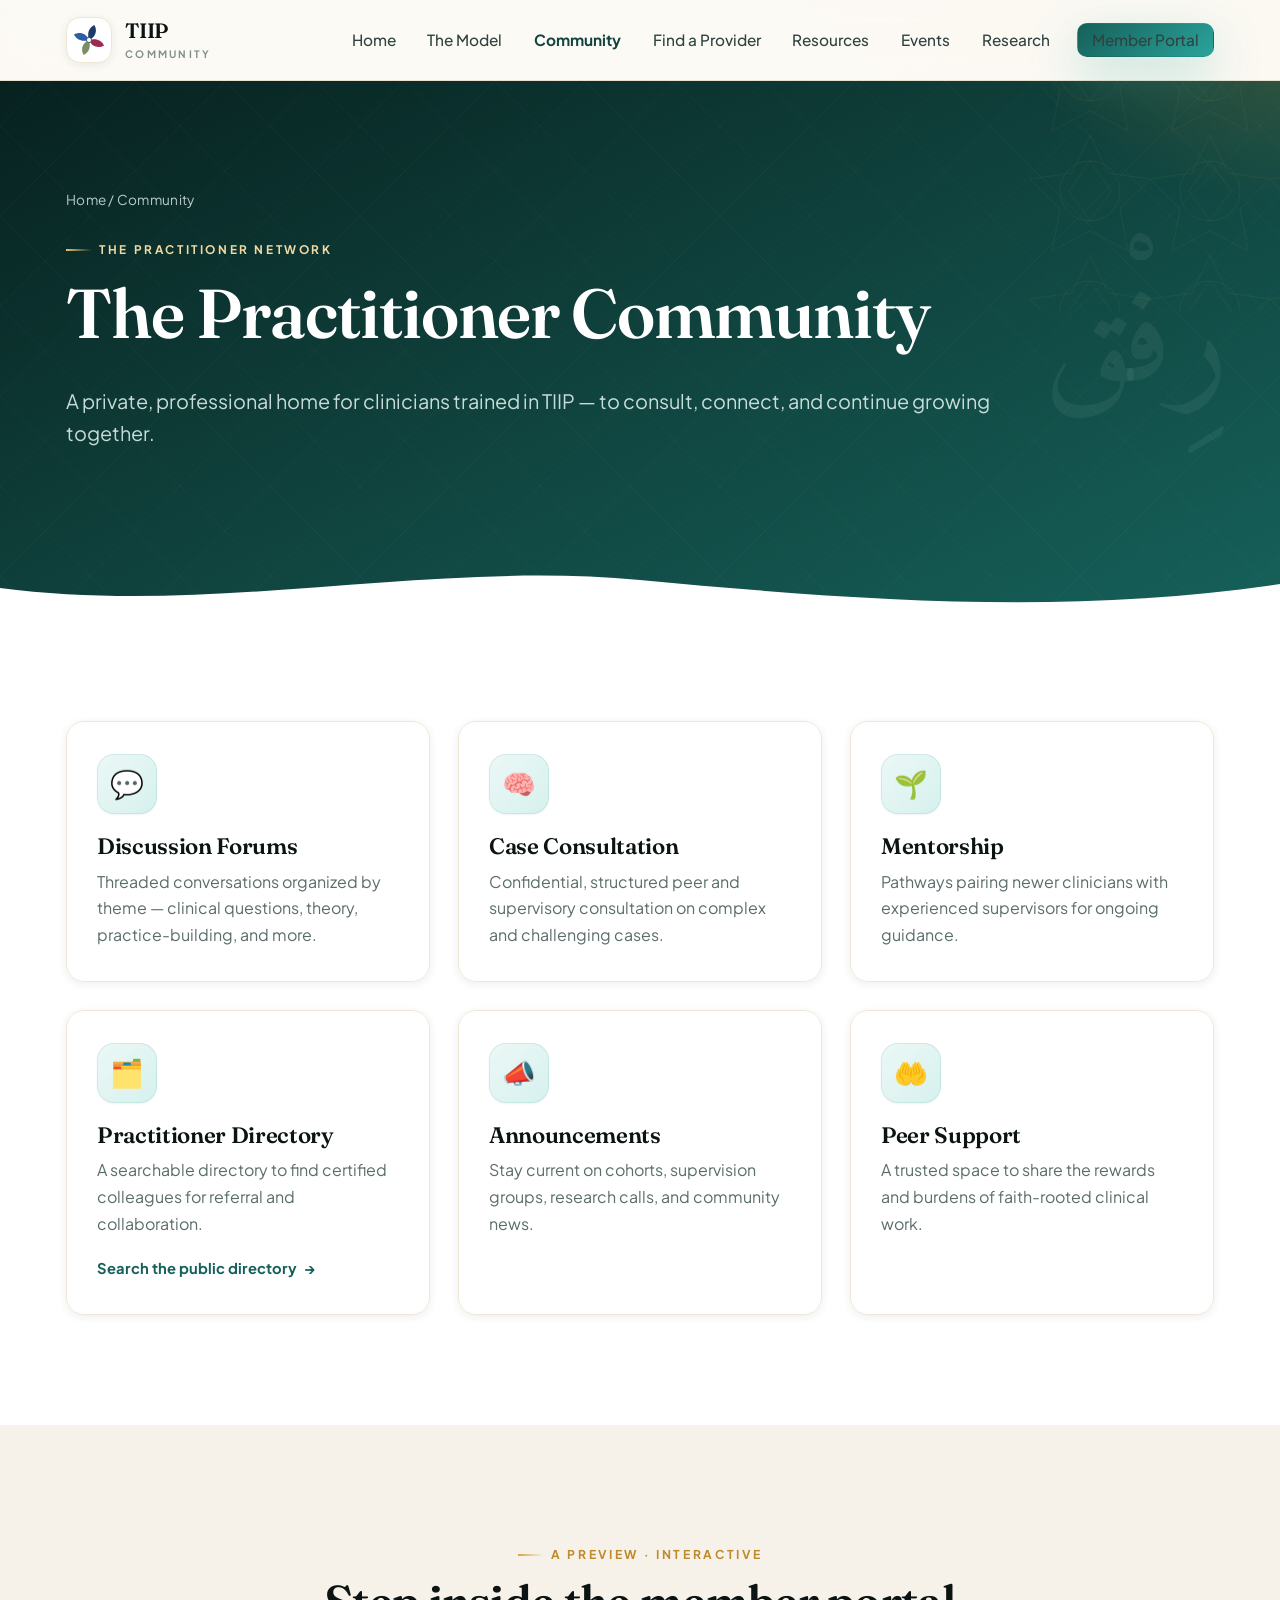
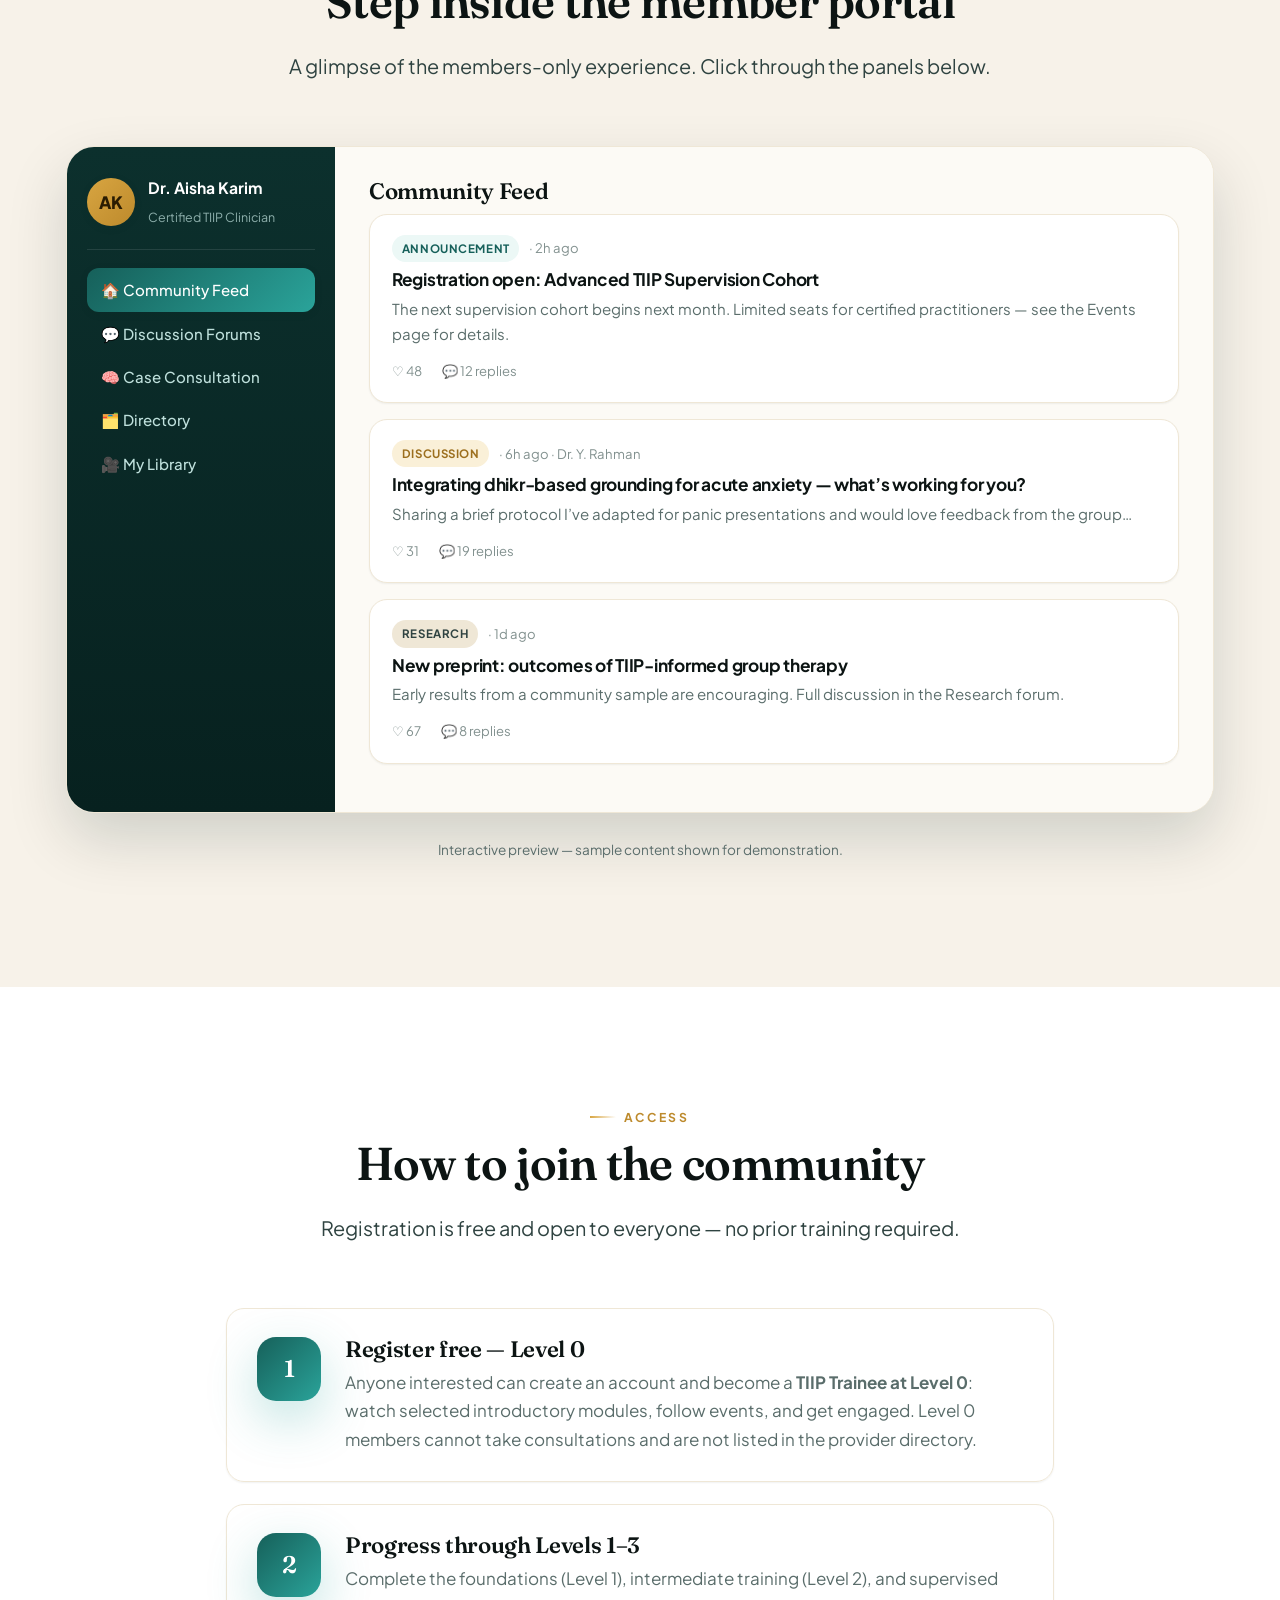
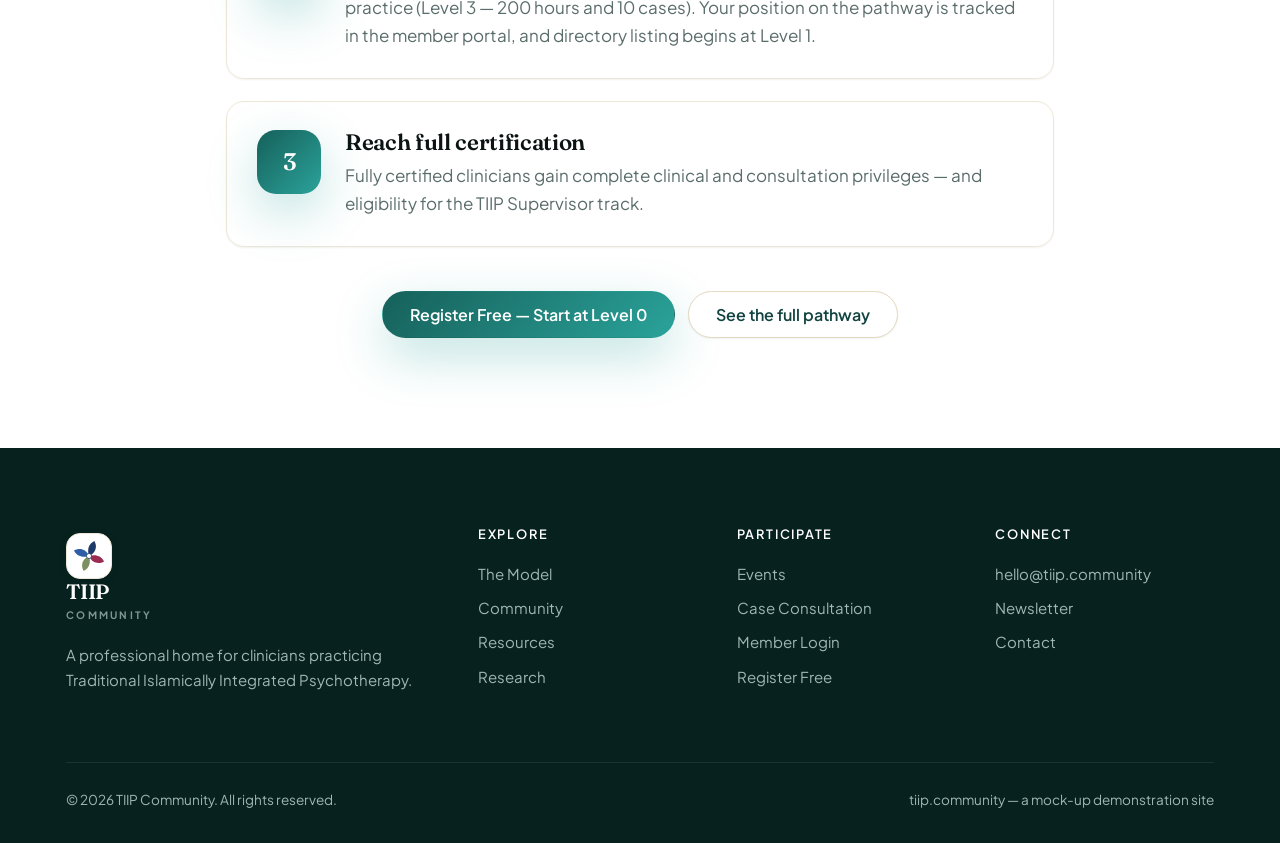
==== community.html @ 9d8b5ed2 "Open registration with Level 0–certification pathway, TIIP logo, directory levels - New TIIP logo (m" ====
<!DOCTYPE html>
<html lang="en">
<head>
  <meta charset="UTF-8" />
  <meta name="viewport" content="width=device-width, initial-scale=1.0" />
  <script>document.documentElement.className+=" js";</script>
  <link rel="preconnect" href="https://fonts.googleapis.com">
  <link rel="preconnect" href="https://fonts.gstatic.com" crossorigin>
  <link href="https://fonts.googleapis.com/css2?family=Fraunces:ital,opsz,wght@0,9..144,400..700;1,9..144,400..600&family=Plus+Jakarta+Sans:wght@400;500;600;700;800&family=Amiri:ital@0;1&display=swap" rel="stylesheet">
  <title>Community — TIIP Community</title>
  <meta name="description" content="A private professional network for TIIP-trained clinicians: discussion forums, peer support, case consultation, mentorship, and a practitioner directory." />
  <meta name="theme-color" content="#0c302d" />
  <meta property="og:type" content="website" />
  <meta property="og:title" content="Community — TIIP Community" />
  <meta property="og:description" content="A private professional network for TIIP-trained clinicians: discussion forums, peer support, case consultation, mentorship, and a practitioner directory." />
  <meta property="og:site_name" content="TIIP Community" />
  <link rel="stylesheet" href="assets/css/style.css?v=2" />
  <link rel="icon" href="assets/img/favicon.svg" type="image/svg+xml" />
</head>
<body>
  <header class="site-header">
    <div class="container nav">
      <a class="brand" href="index.html"><img class="mark" src="assets/img/tiip-mark.svg" alt="" width="46" height="46" /><span><b>TIIP</b><span>Community</span></span></a>
      <button class="nav-toggle" aria-label="Toggle menu"><span></span></button>
      <ul class="nav-links">
        <li><a href="index.html">Home</a></li>
        <li><a href="model.html">The Model</a></li>
        <li><a href="community.html">Community</a></li>
        <li><a href="index.html#directory">Find a Provider</a></li>
        <li><a href="resources.html">Resources</a></li>
        <li><a href="events.html">Events</a></li>
        <li><a href="research.html">Research</a></li>
        <li class="nav-cta"><a class="btn btn-primary btn-sm" href="portal.html">Member Portal</a></li>
      </ul>
    </div>
  </header>

  <section class="page-head">
    <span class="girih deco" aria-hidden="true"></span>
    <div class="ph-ar" aria-hidden="true">رِفْق</div>
    <div class="container">
      <div class="breadcrumb"><a href="index.html">Home</a> / Community</div>
      <p class="page-head-eyebrow">The Practitioner Network</p>
      <h1>The Practitioner Community</h1>
      <p class="lead">A private, professional home for clinicians trained in TIIP — to consult, connect, and continue growing together.</p>
    </div>
    <div class="page-head-wave"><svg viewBox="0 0 1440 56" preserveAspectRatio="none" xmlns="http://www.w3.org/2000/svg"><path d="M0,32 C240,60 480,4 720,24 C960,44 1200,60 1440,28 L1440,56 L0,56 Z" fill="#ffffff"></path></svg></div>
  </section>

  <!-- VALUE PROPS -->
  <section class="bg-white">
    <div class="container">
      <div class="grid grid-3">
        <div class="card reveal"><div class="icon">💬</div><h3>Discussion Forums</h3><p>Threaded conversations organized by theme — clinical questions, theory, practice-building, and more.</p></div>
        <div class="card reveal"><div class="icon">🧠</div><h3>Case Consultation</h3><p>Confidential, structured peer and supervisory consultation on complex and challenging cases.</p></div>
        <div class="card reveal"><div class="icon">🌱</div><h3>Mentorship</h3><p>Pathways pairing newer clinicians with experienced supervisors for ongoing guidance.</p></div>
        <div class="card reveal"><div class="icon">🗂️</div><h3>Practitioner Directory</h3><p>A searchable directory to find certified colleagues for referral and collaboration.</p><a class="feature-link" href="index.html#directory">Search the public directory</a></div>
        <div class="card reveal"><div class="icon">📣</div><h3>Announcements</h3><p>Stay current on cohorts, supervision groups, research calls, and community news.</p></div>
        <div class="card reveal"><div class="icon">🤲</div><h3>Peer Support</h3><p>A trusted space to share the rewards and burdens of faith-rooted clinical work.</p></div>
      </div>
    </div>
  </section>

  <!-- PORTAL PREVIEW -->
  <section class="bg-cream">
    <div class="container">
      <div class="section-head reveal">
        <p class="eyebrow">A preview · interactive</p>
        <h2>Step inside the member portal</h2>
        <p class="lead muted">A glimpse of the members-only experience. Click through the panels below.</p>
      </div>

      <div class="portal reveal">
        <aside class="portal-aside">
          <div class="pa-user">
            <div class="pa-avatar">AK</div>
            <div><b>Dr. Aisha Karim</b><span>Certified TIIP Clinician</span></div>
          </div>
          <ul class="portal-nav">
            <li><button class="active" data-view="feed">🏠 Community Feed</button></li>
            <li><button data-view="forums">💬 Discussion Forums</button></li>
            <li><button data-view="consult">🧠 Case Consultation</button></li>
            <li><button data-view="directory">🗂️ Directory</button></li>
            <li><button data-view="library">🎥 My Library</button></li>
          </ul>
        </aside>

        <main class="portal-main">
          <!-- FEED -->
          <div class="portal-view active" data-view="feed">
            <h3>Community Feed</h3>
            <div class="thread">
              <div class="meta"><span class="tag teal">Announcement</span> · 2h ago</div>
              <h4>Registration open: Advanced TIIP Supervision Cohort</h4>
              <p>The next supervision cohort begins next month. Limited seats for certified practitioners — see the Events page for details.</p>
              <div class="foot"><span>♡ 48</span><span>💬 12 replies</span></div>
            </div>
            <div class="thread">
              <div class="meta"><span class="tag">Discussion</span> · 6h ago · Dr. Y. Rahman</div>
              <h4>Integrating dhikr-based grounding for acute anxiety — what’s working for you?</h4>
              <p>Sharing a brief protocol I’ve adapted for panic presentations and would love feedback from the group…</p>
              <div class="foot"><span>♡ 31</span><span>💬 19 replies</span></div>
            </div>
            <div class="thread">
              <div class="meta"><span class="tag sand">Research</span> · 1d ago</div>
              <h4>New preprint: outcomes of TIIP-informed group therapy</h4>
              <p>Early results from a community sample are encouraging. Full discussion in the Research forum.</p>
              <div class="foot"><span>♡ 67</span><span>💬 8 replies</span></div>
            </div>
          </div>

          <!-- FORUMS -->
          <div class="portal-view" data-view="forums">
            <h3>Discussion Forums</h3>
            <div class="thread"><div class="meta">📌 Clinical Practice · 214 threads</div><h4>Applying the model in session</h4><p>Techniques, formulation, and adaptations across presentations.</p></div>
            <div class="thread"><div class="meta">Theory &amp; Tradition · 86 threads</div><h4>Foundations of the soul model</h4><p>Discuss the classical sources and conceptual underpinnings of TIIP.</p></div>
            <div class="thread"><div class="meta">Ethics &amp; Boundaries · 53 threads</div><h4>Faith, consent, and the therapeutic frame</h4><p>Navigating spiritual content responsibly and ethically.</p></div>
            <div class="thread"><div class="meta">Building a Practice · 71 threads</div><h4>From training to thriving practice</h4><p>Referrals, supervision, and sustainability.</p></div>
          </div>

          <!-- CONSULTATION -->
          <div class="portal-view" data-view="consult">
            <h3>Case Consultation</h3>
            <p class="muted" style="font-size:.92rem;">Confidential, structured sessions. All cases are de-identified per community guidelines.</p>
            <div class="consult-card">
              <div class="badge-date"><b>02</b><span>Jul</span></div>
              <div><h4 style="margin:0 0 4px;font-family:var(--font-body);">Group Consultation · Trauma &amp; the heart</h4><p class="muted" style="margin:0;font-size:.9rem;">Facilitated by Dr. H. Saleh · 6 open seats · 60 min</p></div>
            </div>
            <div class="consult-card">
              <div class="badge-date"><b>09</b><span>Jul</span></div>
              <div><h4 style="margin:0 0 4px;font-family:var(--font-body);">Peer Pod · Mood &amp; meaning-making</h4><p class="muted" style="margin:0;font-size:.9rem;">Small-group format · 4 open seats · 75 min</p></div>
            </div>
            <div class="consult-card">
              <div class="badge-date"><b>16</b><span>Jul</span></div>
              <div><h4 style="margin:0 0 4px;font-family:var(--font-body);">1:1 Supervision slots</h4><p class="muted" style="margin:0;font-size:.9rem;">Book a private hour with a senior supervisor.</p></div>
            </div>
          </div>

          <!-- DIRECTORY -->
          <div class="portal-view" data-view="directory">
            <h3>Practitioner Directory</h3>
            <div class="thread flex center between"><div><h4 style="margin:0;">Dr. Aisha Karim</h4><p class="muted" style="margin:2px 0 0;font-size:.88rem;">London, UK · Anxiety, trauma · Fully Certified</p></div><span class="tag teal">Verified</span></div>
            <div class="thread flex center between"><div><h4 style="margin:0;">Yusuf Rahman, LPC</h4><p class="muted" style="margin:2px 0 0;font-size:.88rem;">Chicago, USA · Couples, mood · Level 3 Trainee</p></div><span class="tag teal">Verified</span></div>
            <div class="thread flex center between"><div><h4 style="margin:0;">Dr. Hana Saleh</h4><p class="muted" style="margin:2px 0 0;font-size:.88rem;">Toronto, CA · Trauma, supervision · Supervisor</p></div><span class="tag">Supervisor</span></div>
            <p class="mt-1" style="font-size:.9rem;"><a href="index.html#directory">Browse the full public provider directory →</a></p>
          </div>

          <!-- LIBRARY -->
          <div class="portal-view" data-view="library">
            <h3>My Library</h3>
            <div class="resource-row"><div class="ricon">🎥</div><div class="rinfo"><b>Foundations of TIIP — Module 1</b><span>In progress · 45 min remaining</span></div><a class="btn btn-outline btn-sm" href="resources.html">Resume</a></div>
            <div class="resource-row"><div class="ricon">📄</div><div class="rinfo"><b>Holistic Intake &amp; Formulation Worksheet</b><span>PDF · saved</span></div><a class="btn btn-outline btn-sm" href="resources.html">Open</a></div>
            <div class="resource-row"><div class="ricon">🔖</div><div class="rinfo"><b>Reading list: the diseases of the heart</b><span>Collection · 9 items</span></div><a class="btn btn-outline btn-sm" href="resources.html">View</a></div>
          </div>
        </main>
      </div>
      <p class="text-center muted mt-2" style="font-size:.85rem;">Interactive preview — sample content shown for demonstration.</p>
    </div>
  </section>

  <!-- HOW TO JOIN -->
  <section class="bg-white">
    <div class="container" style="max-width:880px;">
      <div class="section-head reveal">
        <p class="eyebrow">Access</p>
        <h2>How to join the community</h2>
        <p class="lead muted">Registration is free and open to everyone — no prior training required.</p>
      </div>
      <div class="steps">
        <div class="step reveal"><div class="num">1</div><div><h3>Register free — Level 0</h3><p>Anyone interested can create an account and become a <strong>TIIP Trainee at Level 0</strong>: watch selected introductory modules, follow events, and get engaged. Level 0 members cannot take consultations and are not listed in the provider directory.</p></div></div>
        <div class="step reveal"><div class="num">2</div><div><h3>Progress through Levels 1–3</h3><p>Complete the foundations (Level 1), intermediate training (Level 2), and supervised practice (Level 3 — 200 hours and 10 cases). Your position on the pathway is tracked in the member portal, and directory listing begins at Level 1.</p></div></div>
        <div class="step reveal"><div class="num">3</div><div><h3>Reach full certification</h3><p>Fully certified clinicians gain complete clinical and consultation privileges — and eligibility for the TIIP Supervisor track.</p></div></div>
      </div>
      <div class="text-center mt-3">
        <a class="btn btn-primary" href="#" data-open-register>Register Free — Start at Level 0</a>
        <a class="btn btn-outline" href="index.html#pathway" style="margin-left:10px;">See the full pathway</a>
      </div>
    </div>
  </section>

  <footer class="site-footer">
    <div class="container">
      <div class="footer-grid">
        <div class="footer-brand">
          <a class="brand" href="index.html"><img class="mark" src="assets/img/tiip-mark.svg" alt="" width="46" height="46" /><span><b>TIIP</b><span>Community</span></span></a>
          <p class="mt-1">A professional home for clinicians practicing Traditional Islamically Integrated Psychotherapy.</p>
        </div>
        <div><h4>Explore</h4><a href="model.html">The Model</a><a href="community.html">Community</a><a href="resources.html">Resources</a><a href="research.html">Research</a></div>
        <div><h4>Participate</h4><a href="events.html">Events</a><a href="community.html">Case Consultation</a><a href="#" data-open-login>Member Login</a><a href="#" data-open-register>Register Free</a></div>
        <div><h4>Connect</h4><a href="mailto:hello@tiip.community">hello@tiip.community</a><a href="#">Newsletter</a><a href="#">Contact</a></div>
      </div>
      <div class="footer-bottom"><span>© <span id="year">2026</span> TIIP Community. All rights reserved.</span><span>tiip.community — a mock-up demonstration site</span></div>
    </div>
  </footer>

  <div class="modal-overlay" id="login-modal" role="dialog" aria-modal="true">
    <div class="modal modal-wrap">
      <button class="modal-close" data-close-login aria-label="Close">×</button>
      <h3>Member Login</h3>
      <div class="demo-pill">Demo only — this is a non-functional mock-up.</div>
      <form>
        <div class="field"><label>Email</label><input type="email" placeholder="you@practice.com" /></div>
        <div class="field"><label>Password</label><input type="password" placeholder="••••••••" /></div>
        <button class="btn btn-primary" type="submit">Sign In</button>
      </form>
      <p class="text-center mt-2" style="font-size:.85rem;"><a href="#" data-open-register>Not a member yet? Register free →</a></p>
    </div>
  </div>

  <div class="modal-overlay" id="register-modal" role="dialog" aria-modal="true">
    <div class="modal modal-wrap">
      <button class="modal-close" data-close-register aria-label="Close">×</button>
      <h3>Create Your Free Account</h3>
      <p class="text-center muted" style="font-size:.9rem;margin-top:-6px;">Open to everyone. New members begin as a <strong>TIIP Trainee — Level 0</strong>: watch starter modules and follow the community, then progress through Levels 1–3 to full certification.</p>
      <div class="demo-pill">Demo only — this is a non-functional mock-up.</div>
      <form>
        <div class="field"><label>Full name</label><input type="text" placeholder="Your name" /></div>
        <div class="field"><label>Email</label><input type="email" placeholder="you@example.com" /></div>
        <div class="field"><label>Password</label><input type="password" placeholder="••••••••" /></div>
        <button class="btn btn-primary" type="submit">Register — Start at Level 0</button>
      </form>
    </div>
  </div>

  <script src="assets/js/main.js?v=2"></script>
</body>
</html>
---- assets/css/style.css ----
/* =========================================================
   TIIP Community — Design System v2 "Sakīnah"
   Traditional Islamically Integrated Psychotherapy
   A premium, faith-rooted aesthetic.
   ========================================================= */

:root {
  /* ---- Core palette ---- */
  --emerald-950: #07211f;
  --emerald-900: #0c302d;
  --emerald-800: #114440;
  --emerald-700: #16605a;
  --emerald-600: #1c7d75;
  --emerald-500: #2aa39a;
  --emerald-400: #4ec2b8;
  --emerald-300: #8bdbd2;
  --emerald-100: #d6f1ee;
  --emerald-50:  #ecf8f6;

  --gold-700: #9c6f1e;
  --gold-600: #bd8a2c;
  --gold-500: #d8a541;
  --gold-400: #e7c277;
  --gold-300: #f1d9a3;
  --gold-100: #faf0d8;

  --plum-700: #5b2a4e;   /* deep accent for contrast */

  --cream-50:  #fcfaf5;
  --cream-100: #f7f2e9;
  --cream-200: #efe7d6;
  --cream-300: #e4d8c0;

  --ink-950: #0c1413;
  --ink-800: #1d2b29;
  --ink-700: #2f4341;
  --ink-500: #5a6d6b;
  --ink-400: #82918f;
  --ink-300: #aab6b4;

  --white: #ffffff;

  /* ---- Gradients ---- */
  --grad-emerald: linear-gradient(135deg, var(--emerald-700), var(--emerald-500));
  --grad-gold: linear-gradient(135deg, var(--gold-500), var(--gold-600));
  --grad-hero: linear-gradient(155deg, #07211f 0%, #0f3f3a 45%, #16605a 100%);
  --grad-text: linear-gradient(120deg, var(--emerald-700), var(--emerald-500) 60%, var(--gold-500));

  /* ---- Shadows ---- */
  --shadow-xs: 0 1px 2px rgba(7,33,31,.06);
  --shadow-sm: 0 2px 8px rgba(7,33,31,.08);
  --shadow-md: 0 12px 30px rgba(7,33,31,.10);
  --shadow-lg: 0 26px 60px rgba(7,33,31,.16);
  --shadow-glow: 0 18px 50px rgba(42,163,154,.30);
  --shadow-gold: 0 14px 36px rgba(216,165,65,.30);

  /* ---- Radii ---- */
  --radius-sm: 12px;
  --radius: 18px;
  --radius-lg: 28px;
  --radius-xl: 38px;

  /* ---- Type ---- */
  --font-head: "Fraunces", "Georgia", serif;
  --font-body: "Plus Jakarta Sans", -apple-system, BlinkMacSystemFont, "Segoe UI", sans-serif;
  --font-ar: "Amiri", "Georgia", serif;

  --maxw: 1200px;
}

* { box-sizing: border-box; }
html { scroll-behavior: smooth; -webkit-text-size-adjust: 100%; }

body {
  margin: 0;
  font-family: var(--font-body);
  color: var(--ink-700);
  background-color: var(--cream-50);
  background-image:
    radial-gradient(1100px 700px at 100% -5%, rgba(216,165,65,.07), transparent 55%),
    radial-gradient(1000px 800px at -10% 10%, rgba(42,163,154,.08), transparent 50%);
  line-height: 1.68;
  font-size: 17px;
  -webkit-font-smoothing: antialiased;
  text-rendering: optimizeLegibility;
  overflow-x: hidden;
}

/* Subtle paper grain */
body::before {
  content: "";
  position: fixed; inset: 0; z-index: -1; pointer-events: none;
  opacity: .035;
  background-image: url("data:image/svg+xml,%3Csvg xmlns='http://www.w3.org/2000/svg' width='200' height='200'%3E%3Cfilter id='n'%3E%3CfeTurbulence type='fractalNoise' baseFrequency='0.85' numOctaves='3'/%3E%3C/filter%3E%3Crect width='100%25' height='100%25' filter='url(%23n)'/%3E%3C/svg%3E");
}

h1, h2, h3, h4 {
  font-family: var(--font-head);
  color: var(--ink-950);
  line-height: 1.08;
  font-weight: 600;
  font-optical-sizing: auto;
  letter-spacing: -0.015em;
  margin: 0 0 .5em;
}
h1 { font-size: clamp(2.6rem, 5.4vw, 4.4rem); font-weight: 600; }
h2 { font-size: clamp(2rem, 3.6vw, 3rem); }
h3 { font-size: 1.4rem; }

p { margin: 0 0 1.15em; }

a { color: var(--emerald-700); text-decoration: none; transition: color .2s ease; }
a:hover { color: var(--gold-600); }

img { max-width: 100%; display: block; }

.container { width: 100%; max-width: var(--maxw); margin: 0 auto; padding: 0 26px; }

/* ---- Decorative / typographic helpers ---- */
.eyebrow {
  display: inline-flex; align-items: center; gap: .6em;
  text-transform: uppercase;
  letter-spacing: .22em;
  font-size: .76rem;
  font-weight: 700;
  color: var(--gold-600);
  margin: 0 0 1em;
}
.eyebrow::before {
  content: ""; width: 26px; height: 2px;
  background: linear-gradient(90deg, var(--gold-500), transparent);
}
.section-head.text-center .eyebrow::before,
.text-center .eyebrow { justify-content: center; }
.text-center .eyebrow::after {
  content: ""; width: 26px; height: 2px;
  background: linear-gradient(90deg, transparent, var(--gold-500));
}

.gradient-text {
  background: var(--grad-text);
  -webkit-background-clip: text; background-clip: text;
  -webkit-text-fill-color: transparent; color: transparent;
}

.text-center { text-align: center; }
.muted { color: var(--ink-500); }
.lead { font-size: 1.24rem; line-height: 1.6; color: var(--ink-700); font-weight: 400; }

.serif-em { font-family: var(--font-head); font-style: italic; }

/* ---- Buttons ---- */
.btn {
  position: relative;
  display: inline-flex; align-items: center; gap: .55em;
  padding: .92em 1.7em;
  border-radius: 999px;
  font-family: var(--font-body);
  font-weight: 600; font-size: 1rem;
  border: 1.5px solid transparent;
  cursor: pointer;
  transition: transform .18s cubic-bezier(.2,.8,.2,1), box-shadow .25s ease, background .25s ease, color .2s ease;
  white-space: nowrap; line-height: 1;
}
.btn:active { transform: translateY(1px) scale(.99); }
.btn-primary { background: var(--grad-emerald); color: #fff; box-shadow: var(--shadow-glow); }
.btn-primary:hover { color: #fff; transform: translateY(-2px); box-shadow: 0 22px 56px rgba(42,163,154,.42); }
.btn-gold { background: var(--grad-gold); color: #2a1c02; box-shadow: var(--shadow-gold); }
.btn-gold:hover { color: #2a1c02; transform: translateY(-2px); box-shadow: 0 20px 50px rgba(216,165,65,.45); }
.btn-ghost { background: rgba(255,255,255,.08); border-color: rgba(255,255,255,.34); color: #fff; backdrop-filter: blur(6px); }
.btn-ghost:hover { background: rgba(255,255,255,.16); color: #fff; transform: translateY(-2px); }
.btn-outline { background: #fff; border-color: var(--cream-300); color: var(--emerald-800); box-shadow: var(--shadow-xs); }
.btn-outline:hover { border-color: var(--emerald-500); color: var(--emerald-800); transform: translateY(-2px); box-shadow: var(--shadow-sm); }
.btn-sm { padding: .62em 1.2em; font-size: .9rem; }

/* ---- Header / Nav ---- */
.site-header {
  position: sticky; top: 0; z-index: 100;
  background: rgba(252,250,245,.72);
  backdrop-filter: saturate(160%) blur(16px);
  border-bottom: 1px solid rgba(228,216,192,.7);
  transition: box-shadow .3s;
}
.nav { display: flex; align-items: center; justify-content: space-between; height: 80px; }
.brand { display: flex; align-items: center; gap: 13px; }
.brand .mark {
  width: 46px; height: 46px; border-radius: 14px;
  display: grid; place-items: center;
  background: var(--grad-emerald);
  color: #fff; font-family: var(--font-ar); font-weight: 700; font-size: 1.5rem;
  box-shadow: var(--shadow-sm), inset 0 1px 0 rgba(255,255,255,.25);
  position: relative; overflow: hidden;
}
.brand .mark::after {
  content: ""; position: absolute; inset: 0;
  background: radial-gradient(circle at 30% 20%, rgba(255,255,255,.35), transparent 60%);
}
.brand img.mark {
  background: #fff; padding: 4px; object-fit: contain;
  border: 1px solid var(--cream-200);
}
.brand b { color: var(--ink-950); font-family: var(--font-head); font-size: 1.3rem; font-weight: 600; letter-spacing: -.01em; line-height: 1; }
.brand span { display: block; font-size: .64rem; letter-spacing: .22em; text-transform: uppercase; color: var(--ink-400); font-weight: 700; margin-top: 3px; }

.nav-links { display: flex; align-items: center; gap: 4px; list-style: none; margin: 0; padding: 0; }
.nav-links a { padding: .55em .9em; border-radius: 10px; color: var(--ink-700); font-weight: 500; font-size: .96rem; transition: .2s; }
.nav-links a:hover { background: rgba(42,163,154,.09); color: var(--emerald-800); }
.nav-links a.active { color: var(--emerald-800); font-weight: 700; }
.nav-cta { margin-left: 10px; }

.nav-toggle { display: none; background: none; border: none; width: 46px; height: 46px; cursor: pointer; border-radius: 12px; }
.nav-toggle span, .nav-toggle span::before, .nav-toggle span::after {
  content: ""; display: block; position: relative;
  width: 22px; height: 2px; background: var(--ink-950); margin: 0 auto; border-radius: 2px; transition: .25s;
}
.nav-toggle span::before { position: absolute; top: -7px; }
.nav-toggle span::after { position: absolute; top: 7px; }

@media (max-width: 940px) {
  .nav-toggle { display: block; }
  .nav-links {
    position: absolute; top: 80px; left: 0; right: 0;
    flex-direction: column; align-items: stretch; gap: 2px; padding: 14px 26px 24px;
    background: rgba(252,250,245,.98); backdrop-filter: blur(16px);
    border-bottom: 1px solid var(--cream-200); box-shadow: var(--shadow-md);
    transform: translateY(-140%); transition: transform .32s cubic-bezier(.2,.8,.2,1);
  }
  .nav-links.open { transform: translateY(0); }
  .nav-links a { padding: .9em .7em; }
  .nav-cta { margin: 10px 0 0; }
  .nav-cta .btn { width: 100%; justify-content: center; }
}

/* ---- Geometric motif (reusable) ---- */
.girih {
  position: absolute; pointer-events: none; opacity: .5;
  background-image: url("data:image/svg+xml,%3Csvg xmlns='http://www.w3.org/2000/svg' width='120' height='120' viewBox='0 0 120 120'%3E%3Cg fill='none' stroke='%23d8a541' stroke-opacity='0.5' stroke-width='1'%3E%3Cpath d='M60 4l18 38 42 6-30 30 8 42-38-20-38 20 8-42L0 48l42-6z'/%3E%3Ccircle cx='60' cy='60' r='30'/%3E%3Cpath d='M60 30l21 30-21 30-21-30z'/%3E%3C/g%3E%3C/svg%3E");
}

/* ---- Hero ---- */
.hero {
  position: relative; isolation: isolate;
  color: #eafaf8;
  background: var(--grad-hero);
  overflow: hidden;
}
.hero::before { /* mesh glows */
  content: ""; position: absolute; inset: -20%; z-index: -2;
  background:
    radial-gradient(620px 420px at 82% 8%, rgba(216,165,65,.34), transparent 60%),
    radial-gradient(560px 520px at 12% 92%, rgba(78,194,184,.30), transparent 60%),
    radial-gradient(700px 500px at 60% 50%, rgba(91,42,78,.18), transparent 65%);
  animation: drift 18s ease-in-out infinite alternate;
}
@keyframes drift { from { transform: translate3d(0,0,0) scale(1); } to { transform: translate3d(-2%,2%,0) scale(1.06); } }
.hero::after { /* geometric lattice */
  content: ""; position: absolute; inset: 0; z-index: -1; opacity: .5;
  background-image: url("data:image/svg+xml,%3Csvg xmlns='http://www.w3.org/2000/svg' width='90' height='90' viewBox='0 0 90 90'%3E%3Cg fill='none' stroke='%23ffffff' stroke-opacity='0.06' stroke-width='1'%3E%3Cpath d='M45 0l45 45-45 45L0 45z'/%3E%3Cpath d='M45 16l29 29-29 29-29-29z'/%3E%3Ccircle cx='45' cy='45' r='6'/%3E%3C/g%3E%3C/svg%3E");
  -webkit-mask-image: linear-gradient(to bottom, #000 0%, transparent 92%);
  mask-image: linear-gradient(to bottom, #000 0%, transparent 92%);
}
.hero .container { position: relative; z-index: 1; padding: clamp(90px, 13vh, 150px) 26px clamp(96px, 14vh, 160px); }
.hero-grid { display: grid; grid-template-columns: 1.15fr .85fr; gap: 56px; align-items: center; }
@media (max-width: 940px) { .hero-grid { grid-template-columns: 1fr; gap: 44px; } }

.hero h1 { color: #fff; max-width: 15ch; margin-bottom: .35em; }
.hero h1 .hl { font-style: italic; color: var(--gold-300); }
.hero .lead { color: rgba(234,250,248,.86); max-width: 52ch; font-size: 1.28rem; }
.hero-actions { display: flex; flex-wrap: wrap; gap: 16px; margin-top: 36px; }
.hero-badge {
  display: inline-flex; align-items: center; gap: 9px;
  background: rgba(255,255,255,.08); border: 1px solid rgba(255,255,255,.18);
  padding: .5em 1.1em; border-radius: 999px;
  font-size: .82rem; font-weight: 600; letter-spacing: .04em;
  margin-bottom: 28px; backdrop-filter: blur(8px);
}
.hero-badge .dot { width: 8px; height: 8px; border-radius: 50%; background: var(--gold-400); box-shadow: 0 0 0 4px rgba(231,194,119,.25); }

/* Hero glass visual */
.hero-visual { position: relative; display: grid; place-items: center; min-height: 360px; }
.hero-orb {
  position: relative; width: min(100%, 400px); aspect-ratio: 1; border-radius: 50%;
  background: radial-gradient(circle at 38% 32%, rgba(255,255,255,.16), rgba(255,255,255,.02) 60%);
  border: 1px solid rgba(255,255,255,.18);
  display: grid; place-items: center; text-align: center;
  box-shadow: inset 0 2px 30px rgba(255,255,255,.12), var(--shadow-lg);
}
.hero-orb .ar { font-family: var(--font-ar); font-size: clamp(2.4rem,6vw,3.4rem); color: #fff; line-height: 1.6; }
.hero-orb .ar-sub { color: var(--gold-300); font-style: italic; font-family: var(--font-head); font-size: 1rem; margin-top: 6px; }
.hero-orb::before, .hero-orb::after {
  content: ""; position: absolute; border-radius: 50%; border: 1px dashed rgba(255,255,255,.16);
}
.hero-orb::before { inset: -22px; animation: spin 40s linear infinite; }
.hero-orb::after { inset: -46px; border-color: rgba(216,165,65,.22); animation: spin 60s linear infinite reverse; }
@keyframes spin { to { transform: rotate(360deg); } }

.float-card {
  position: absolute; background: rgba(255,255,255,.92); color: var(--ink-800);
  border-radius: 16px; padding: 12px 16px; box-shadow: var(--shadow-lg);
  display: flex; align-items: center; gap: 11px; font-size: .86rem; font-weight: 600;
  border: 1px solid rgba(255,255,255,.6); animation: bob 5s ease-in-out infinite;
}
.float-card .fi { width: 34px; height: 34px; border-radius: 10px; display: grid; place-items: center; font-size: 1.05rem; }
.float-card small { display: block; font-weight: 500; color: var(--ink-400); font-size: .74rem; }
.float-card.fc1 { top: 6%; left: -6%; }
.float-card.fc2 { bottom: 10%; right: -8%; animation-delay: 1.4s; }
.float-card.fc3 { bottom: -2%; left: 6%; animation-delay: 2.6s; }
@media (max-width: 1080px){ .float-card.fc1{left:0} .float-card.fc2{right:0} }
@keyframes bob { 0%,100% { transform: translateY(0); } 50% { transform: translateY(-10px); } }

/* Hero wave divider */
.hero-wave { position: absolute; bottom: -1px; left: 0; width: 100%; z-index: 1; line-height: 0; }
.hero-wave svg { width: 100%; height: 70px; display: block; }

/* ---- Sections ---- */
section { padding: clamp(70px, 9vw, 110px) 0; position: relative; }
.section-tight { padding: 64px 0; }
.section-head { max-width: 760px; margin: 0 auto 64px; text-align: center; }
.section-head .lead { margin-top: .2em; }
.bg-cream { background: var(--cream-100); }
.bg-emerald { background: var(--emerald-950); color: #cfe9e6; }
.bg-emerald h2, .bg-emerald h3, .bg-emerald h4 { color: #fff; }
.bg-white { background: var(--white); }

/* faint motif behind sections */
.has-motif { overflow: hidden; }
.has-motif .girih.big { width: 360px; height: 360px; top: -90px; right: -90px; opacity: .12; }

/* ---- Grids ---- */
.grid { display: grid; gap: 28px; }
.grid-2 { grid-template-columns: repeat(2, 1fr); }
.grid-3 { grid-template-columns: repeat(3, 1fr); }
.grid-4 { grid-template-columns: repeat(4, 1fr); }
@media (max-width: 940px) { .grid-3, .grid-4 { grid-template-columns: repeat(2, 1fr); } }
@media (max-width: 600px) { .grid-2, .grid-3, .grid-4 { grid-template-columns: 1fr; } }

/* ---- Cards ---- */
.card {
  position: relative;
  background: rgba(255,255,255,.78);
  backdrop-filter: blur(4px);
  border: 1px solid var(--cream-200);
  border-radius: var(--radius);
  padding: 32px 30px;
  box-shadow: var(--shadow-sm);
  transition: transform .28s cubic-bezier(.2,.8,.2,1), box-shadow .3s, border-color .3s;
  overflow: hidden;
}
.card::before {
  content: ""; position: absolute; left: 0; top: 0; height: 4px; width: 100%;
  background: var(--grad-emerald); opacity: 0; transition: opacity .3s;
}
.card:hover { transform: translateY(-7px); box-shadow: var(--shadow-md); border-color: var(--emerald-300); }
.card:hover::before { opacity: 1; }
.card .icon {
  width: 60px; height: 60px; border-radius: 17px;
  display: grid; place-items: center; font-size: 1.7rem;
  background: linear-gradient(135deg, var(--emerald-50), var(--emerald-100));
  color: var(--emerald-700); margin-bottom: 20px;
  box-shadow: inset 0 0 0 1px rgba(42,163,154,.14), var(--shadow-xs);
  transition: transform .3s;
}
.card:hover .icon { transform: scale(1.08) rotate(-3deg); }
.card h3 { margin-bottom: .45em; }
.card p { margin-bottom: 0; color: var(--ink-500); font-size: 1rem; }
.feature-link { display: inline-flex; align-items: center; gap: 7px; margin-top: 18px; font-weight: 700; font-size: .92rem; color: var(--emerald-700); }
.feature-link::after { content: "→"; transition: transform .2s; }
.card:hover .feature-link::after { transform: translateX(4px); }

/* ---- Tags ---- */
.tag { display: inline-block; padding: .34em .85em; border-radius: 999px; font-size: .72rem; font-weight: 700; letter-spacing: .05em; text-transform: uppercase; background: var(--gold-100); color: var(--gold-700); }
.tag.teal { background: var(--emerald-50); color: var(--emerald-700); }
.tag.sand { background: var(--cream-200); color: var(--ink-700); }

/* ---- Stats ---- */
.stats { display: grid; grid-template-columns: repeat(4, 1fr); gap: 24px; }
@media (max-width: 740px) { .stats { grid-template-columns: repeat(2, 1fr); } }
.stat { text-align: center; position: relative; padding: 8px 4px; }
.stat + .stat::before { content:""; position:absolute; left:-12px; top:18%; height:64%; width:1px; background: rgba(255,255,255,.12); }
.stat .num { font-family: var(--font-head); font-size: clamp(2.6rem,4vw,3.4rem); font-weight: 600; line-height: 1;
  background: linear-gradient(120deg, var(--gold-300), var(--gold-500)); -webkit-background-clip: text; background-clip: text; -webkit-text-fill-color: transparent; }
.stat .label { font-size: .82rem; letter-spacing: .12em; text-transform: uppercase; opacity: .82; margin-top: 10px; font-weight: 600; }
.bg-white .stat + .stat::before, .bg-cream .stat + .stat::before { background: var(--cream-300); }
.bg-white .stat .num, .bg-cream .stat .num { background: var(--grad-text); -webkit-background-clip:text; background-clip:text; -webkit-text-fill-color: transparent; }

/* ---- Page header ---- */
.page-head {
  position: relative; isolation: isolate;
  background: var(--grad-hero); color: #eafaf8;
  padding: clamp(72px,9vw,108px) 0 clamp(104px,11vw,140px); overflow: hidden;
}
.page-head::before { content:""; position:absolute; inset:-20%; z-index:-2;
  background: radial-gradient(560px 380px at 88% 0%, rgba(216,165,65,.28), transparent 60%), radial-gradient(520px 460px at 0% 100%, rgba(78,194,184,.26), transparent 60%); }
.page-head::after { content:""; position:absolute; inset:0; z-index:-1; opacity:.45;
  background-image: url("data:image/svg+xml,%3Csvg xmlns='http://www.w3.org/2000/svg' width='90' height='90'%3E%3Cg fill='none' stroke='%23ffffff' stroke-opacity='0.06'%3E%3Cpath d='M45 0l45 45-45 45L0 45z'/%3E%3C/g%3E%3C/svg%3E"); }
.page-head h1 { color: #fff; }
.page-head .lead { color: rgba(234,250,248,.84); max-width: 62ch; }
.breadcrumb { font-size: .85rem; opacity: .78; margin-bottom: 18px; letter-spacing:.02em; }
.breadcrumb a { color: #eafaf8; }
.page-head .container { position: relative; z-index: 2; }
.page-head .lead { position: relative; z-index: 2; }
.page-head-eyebrow {
  display: inline-flex; align-items: center; gap: .6em;
  text-transform: uppercase; letter-spacing: .22em; font-size: .74rem; font-weight: 700;
  color: var(--gold-300); margin-bottom: 16px;
}
.page-head-eyebrow::before { content:""; width: 26px; height: 2px; background: linear-gradient(90deg, var(--gold-400), transparent); }
/* Arabic watermark + geometric motif */
.page-head .ph-ar {
  position: absolute; right: 4%; top: 50%; transform: translateY(-50%); z-index: 1;
  font-family: var(--font-ar); font-size: clamp(4rem, 12vw, 9rem); line-height: 1;
  color: rgba(255,255,255,.06); pointer-events: none; white-space: nowrap;
}
.page-head .girih.deco { width: 300px; height: 300px; top: -70px; right: -50px; opacity: .14; z-index: 1; animation: spin 90s linear infinite; }
.page-head-wave { position: absolute; bottom: -1px; left: 0; width: 100%; line-height: 0; z-index: 2; }
.page-head-wave svg { width: 100%; height: 56px; display: block; }
@media (max-width: 640px){ .page-head .ph-ar { display:none; } }

/* ---- Psyche diagram ---- */
.psyche { display: grid; grid-template-columns: 1fr 1.05fr; gap: 56px; align-items: center; }
@media (max-width: 900px) { .psyche { grid-template-columns: 1fr; } }
.psyche-diagram {
  position: relative; aspect-ratio: 1; max-width: 460px; margin: 0 auto; border-radius: 50%;
  background: radial-gradient(circle at 50% 42%, #fff, var(--emerald-50) 72%);
  box-shadow: var(--shadow-lg), inset 0 0 0 1px rgba(42,163,154,.1);
  display: grid; place-items: center;
}
.psyche-diagram::before { content:""; position:absolute; inset:8%; border-radius:50%; border:1px dashed var(--cream-300); }
.psyche-diagram::after { content:""; position:absolute; inset:-5%; border-radius:50%; border:1px solid rgba(216,165,65,.25); }
.psyche-core {
  width: 38%; aspect-ratio: 1; border-radius: 50%;
  background: var(--grad-emerald); color: #fff; display: grid; place-items: center; text-align: center;
  box-shadow: var(--shadow-glow), inset 0 2px 12px rgba(255,255,255,.18);
  font-family: var(--font-head); font-weight: 600; font-size: 1.05rem; z-index: 4; cursor: pointer;
  transition: .25s cubic-bezier(.2,.8,.2,1);
}
.psyche-core small { font-weight: 400; }
.psyche-core[data-key]:hover, .psyche-core.active { box-shadow: var(--shadow-gold), 0 0 0 4px rgba(216,165,65,.3); transform: scale(1.04); }
.psyche-node {
  position: absolute; width: 31%; aspect-ratio: 1; border-radius: 50%;
  background: rgba(255,255,255,.95); border: 1px solid var(--cream-200);
  display: grid; place-items: center; text-align: center; cursor: pointer; padding: 8px;
  box-shadow: var(--shadow-sm); transition: .25s cubic-bezier(.2,.8,.2,1);
  font-weight: 700; color: var(--emerald-800); font-family: var(--font-head); z-index: 3;
}
.psyche-node small { display: block; font-size: .6rem; font-weight: 700; color: var(--ink-400); text-transform: uppercase; letter-spacing: .08em; font-family: var(--font-body); margin-top: 2px; }
.psyche-node:hover, .psyche-node.active { border-color: var(--gold-400); transform: scale(1.1); box-shadow: var(--shadow-gold); color: var(--emerald-900); }
/* five-point arrangement around the heart */
.psyche-node.n1 { top: -1.5%; left: 34.5%; }
.psyche-node.n2 { top: 23.4%; left: 68.7%; }
.psyche-node.n3 { top: 63.6%; left: 55.7%; }
.psyche-node.n4 { top: 63.6%; left: 13.3%; }
.psyche-node.n5 { top: 23.4%; left: 0.3%; }
.psyche-detail { min-height: 130px; }
.psyche-detail h3 { color: var(--emerald-800); font-size: 1.7rem; }

/* ---- Tabs ---- */
.tabs { display: flex; flex-wrap: wrap; gap: 10px; margin-bottom: 34px; }
.tab-btn {
  background: #fff; border: 1px solid var(--cream-200); cursor: pointer;
  padding: .7em 1.3em; font-size: .98rem; font-weight: 600; color: var(--ink-500);
  border-radius: 999px; font-family: var(--font-body); transition: .2s;
}
.tab-btn:hover { color: var(--emerald-700); border-color: var(--emerald-300); }
.tab-btn.active { color: #fff; background: var(--grad-emerald); border-color: transparent; box-shadow: var(--shadow-glow); }
.tab-panel { display: none; animation: fade .4s ease; }
.tab-panel.active { display: block; }
.tab-panel { background:#fff; border:1px solid var(--cream-200); border-radius: var(--radius); padding: 34px 36px; box-shadow: var(--shadow-sm); }
.tab-panel h3 { color: var(--emerald-800); }
@keyframes fade { from { opacity: 0; transform: translateY(10px); } to { opacity: 1; transform: none; } }

/* ---- Accordion ---- */
.accordion { border: 1px solid var(--cream-200); border-radius: var(--radius); overflow: hidden; background: #fff; box-shadow: var(--shadow-sm); }
.acc-item + .acc-item { border-top: 1px solid var(--cream-200); }
.acc-head { width: 100%; text-align: left; background: none; border: none; cursor: pointer;
  padding: 24px 28px; font-size: 1.12rem; font-weight: 600; color: var(--ink-950);
  display: flex; justify-content: space-between; align-items: center; gap: 16px; font-family: var(--font-head); transition: .2s; }
.acc-head:hover { background: var(--emerald-50); }
.acc-head .chev { transition: transform .3s; color: var(--emerald-600); font-size: 1.4rem; flex-shrink: 0; }
.acc-item.open .acc-head { color: var(--emerald-800); }
.acc-item.open .acc-head .chev { transform: rotate(45deg); }
.acc-body { max-height: 0; overflow: hidden; transition: max-height .4s ease; }
.acc-body .inner { padding: 0 28px 24px; color: var(--ink-500); }

/* ---- Steps ---- */
.steps { display: grid; gap: 22px; }
.step { display: grid; grid-template-columns: 64px 1fr; gap: 24px; align-items: start;
  background: rgba(255,255,255,.8); border: 1px solid var(--cream-200); border-radius: var(--radius); padding: 28px 30px;
  box-shadow: var(--shadow-xs); transition: .25s; }
.step:hover { box-shadow: var(--shadow-md); transform: translateX(4px); border-color: var(--emerald-300); }
.step .num { width: 64px; height: 64px; border-radius: 19px; background: var(--grad-emerald); color: #fff;
  display: grid; place-items: center; font-family: var(--font-head); font-size: 1.5rem; font-weight: 600; box-shadow: var(--shadow-glow); }
.step h3 { margin-bottom: .3em; }
.step p { margin-bottom: 0; color: var(--ink-500); }

/* ---- Member portal ---- */
.portal { display: grid; grid-template-columns: 268px 1fr; border: 1px solid var(--cream-200);
  border-radius: var(--radius-lg); overflow: hidden; box-shadow: var(--shadow-lg); background: #fff; min-height: 560px; }
@media (max-width: 840px) { .portal { grid-template-columns: 1fr; } }
.portal-aside { background: linear-gradient(180deg, var(--emerald-900), var(--emerald-950)); color: #bfe0dc; padding: 28px 20px; }
.portal-aside .pa-user { display: flex; align-items: center; gap: 13px; padding-bottom: 20px; border-bottom: 1px solid rgba(255,255,255,.1); margin-bottom: 18px; }
.pa-avatar { width: 48px; height: 48px; border-radius: 50%; background: var(--grad-gold); color: #2a1c02; display: grid; place-items: center; font-weight: 800; box-shadow: var(--shadow-sm); }
.portal-aside .pa-user b { color: #fff; display: block; font-size: .98rem; }
.portal-aside .pa-user span { font-size: .78rem; opacity: .72; }
.portal-nav { list-style: none; margin: 0; padding: 0; }
.portal-nav button { width: 100%; text-align: left; background: none; border: none; color: #bfe0dc;
  padding: .78em .9em; border-radius: 12px; cursor: pointer; font-size: .94rem; font-weight: 500;
  display: flex; align-items: center; gap: 11px; font-family: var(--font-body); transition: .2s; }
.portal-nav button:hover { background: rgba(255,255,255,.07); color: #fff; }
.portal-nav button.active { background: var(--grad-emerald); color: #fff; box-shadow: var(--shadow-sm); }
.portal-main { padding: 32px 34px; background: var(--cream-50); }
.portal-view { display: none; animation: fade .4s ease; }
.portal-view.active { display: block; }
.portal-view h3 { margin-top: 0; }

.thread { background: #fff; border: 1px solid var(--cream-200); border-radius: var(--radius); padding: 20px 22px; margin-bottom: 16px; transition: .2s; box-shadow: var(--shadow-xs); }
.thread:hover { border-color: var(--emerald-300); box-shadow: var(--shadow-sm); }
.thread .meta { display: flex; align-items: center; gap: 10px; font-size: .82rem; color: var(--ink-400); margin-bottom: 8px; }
.thread h4 { margin: 0 0 7px; font-family: var(--font-body); font-size: 1.08rem; color: var(--ink-950); font-weight: 700; }
.thread p { margin: 0; font-size: .94rem; color: var(--ink-500); }
.thread .foot { margin-top: 14px; display: flex; gap: 20px; font-size: .82rem; color: var(--ink-400); }

.consult-card { background:#fff; border:1px solid var(--cream-200); border-radius: var(--radius); padding: 18px 20px; margin-bottom: 14px; display:flex; gap:18px; align-items:center; box-shadow: var(--shadow-xs); transition:.2s; }
.consult-card:hover { border-color: var(--emerald-300); box-shadow: var(--shadow-sm); }
.consult-card .badge-date { background: var(--grad-emerald); color: #fff; border-radius: 14px; padding: 12px 16px; text-align:center; min-width:66px; box-shadow: var(--shadow-sm); }
.consult-card .badge-date b { display:block; font-size:1.4rem; font-family:var(--font-head); }
.consult-card .badge-date span { font-size:.7rem; text-transform:uppercase; letter-spacing:.06em; opacity:.9; }

/* ---- Media / resource ---- */
.media-card { background:#fff; border:1px solid var(--cream-200); border-radius: var(--radius); overflow:hidden; box-shadow:var(--shadow-sm); transition:.28s cubic-bezier(.2,.8,.2,1); }
.media-card:hover { transform: translateY(-7px); box-shadow: var(--shadow-md); }
.media-thumb { position:relative; aspect-ratio: 16/9; background: var(--grad-hero); display:grid; place-items:center; overflow:hidden; }
.media-thumb::after { content:""; position:absolute; inset:0; opacity:.4; background-image: url("data:image/svg+xml,%3Csvg xmlns='http://www.w3.org/2000/svg' width='60' height='60'%3E%3Cg fill='none' stroke='%23ffffff' stroke-opacity='0.1'%3E%3Cpath d='M30 0l30 30-30 30L0 30z'/%3E%3C/g%3E%3C/svg%3E"); }
.media-thumb .play { width:60px; height:60px; border-radius:50%; background:rgba(255,255,255,.94); display:grid; place-items:center; color:var(--emerald-800); font-size:1.2rem; box-shadow:var(--shadow-md); z-index:1; transition:.25s; }
.media-card:hover .play { transform: scale(1.12); }
.media-thumb .dur { position:absolute; bottom:11px; right:11px; background:rgba(7,33,31,.78); color:#fff; font-size:.74rem; padding:.25em .6em; border-radius:7px; z-index:1; }
.media-body { padding: 18px 20px; }
.media-body h4 { font-family:var(--font-body); font-size:1.04rem; font-weight:700; margin:8px 0 6px; color:var(--ink-950); }
.media-body .meta { font-size:.82rem; color:var(--ink-400); }

.resource-row { display:flex; align-items:center; gap:18px; padding:18px 20px; background:#fff; border:1px solid var(--cream-200); border-radius:var(--radius); margin-bottom:14px; transition:.2s; box-shadow: var(--shadow-xs); }
.resource-row:hover { border-color: var(--emerald-300); box-shadow: var(--shadow-sm); transform: translateX(4px); }
.resource-row .ricon { width:50px; height:50px; border-radius:14px; background:linear-gradient(135deg,var(--gold-100),var(--gold-300)); color:var(--gold-700); display:grid; place-items:center; font-size:1.3rem; flex-shrink:0; }
.resource-row .rinfo { flex:1; }
.resource-row .rinfo b { color:var(--ink-950); display:block; font-size:1.02rem; }
.resource-row .rinfo span { font-size:.82rem; color:var(--ink-400); }

/* ---- Chips ---- */
.chips { display:flex; flex-wrap:wrap; gap:11px; margin-bottom:36px; }
.chip { background:#fff; border:1px solid var(--cream-200); border-radius:999px; padding:.55em 1.25em; font-size:.88rem; font-weight:600; color:var(--ink-700); cursor:pointer; transition:.2s; font-family:var(--font-body); }
.chip:hover { border-color: var(--emerald-400); color: var(--emerald-700); }
.chip.active { background: var(--grad-emerald); color:#fff; border-color: transparent; box-shadow: var(--shadow-glow); }

/* ---- Events ---- */
.event-item { display:grid; grid-template-columns: 120px 1fr auto; gap:28px; align-items:center; background:rgba(255,255,255,.82); border:1px solid var(--cream-200); border-radius:var(--radius); padding:24px 26px; margin-bottom:18px; transition:.25s; box-shadow: var(--shadow-xs); }
.event-item:hover { border-color: var(--emerald-300); box-shadow: var(--shadow-md); transform: translateY(-3px); }
@media (max-width:740px){ .event-item { grid-template-columns: 84px 1fr; } .event-item .ev-cta { grid-column: 1 / -1; } }
.ev-date { text-align:center; background: linear-gradient(135deg,var(--emerald-50),var(--emerald-100)); border-radius:16px; padding:16px 8px; box-shadow: inset 0 0 0 1px rgba(42,163,154,.12); }
.ev-date .m { font-size:.8rem; text-transform:uppercase; letter-spacing:.1em; color:var(--emerald-700); font-weight:700; }
.ev-date .d { font-family:var(--font-head); font-size:2.2rem; color:var(--ink-950); font-weight:600; line-height:1; }
.ev-info h4 { margin:0 0 7px; font-family:var(--font-body); font-size:1.2rem; font-weight:700; color:var(--ink-950); }
.ev-info .ev-meta { display:flex; flex-wrap:wrap; gap:18px; font-size:.86rem; color:var(--ink-500); }

/* ---- Publications ---- */
.pub { background:rgba(255,255,255,.85); border:1px solid var(--cream-200); border-radius:var(--radius); padding:28px 30px; margin-bottom:18px; transition:.25s; box-shadow: var(--shadow-xs); position:relative; }
.pub::before { content:""; position:absolute; left:0; top:24px; bottom:24px; width:4px; border-radius:4px; background: var(--grad-gold); opacity:0; transition:.3s; }
.pub:hover { border-color: var(--emerald-300); box-shadow: var(--shadow-md); transform: translateY(-3px); }
.pub:hover::before { opacity:1; }
.pub h3 { font-size:1.32rem; margin-bottom:.4em; }
.pub .authors { color:var(--emerald-700); font-weight:700; font-size:.92rem; margin-bottom:.3em; }
.pub .journal { font-size:.88rem; color:var(--ink-400); font-style:italic; }
.pub .abstract { margin-top:14px; color:var(--ink-500); font-size:.98rem; margin-bottom:0; }

/* ---- CTA band ---- */
.cta-band {
  position: relative; isolation:isolate; overflow:hidden;
  background: var(--grad-hero); color:#fff;
  border-radius: var(--radius-xl); padding: clamp(48px,6vw,72px) clamp(32px,5vw,64px); text-align:center;
  box-shadow: var(--shadow-lg);
}
.cta-band::before { content:""; position:absolute; inset:-30%; z-index:-1;
  background: radial-gradient(500px 360px at 12% 110%, rgba(216,165,65,.35), transparent 60%), radial-gradient(460px 360px at 90% -10%, rgba(78,194,184,.3), transparent 60%); }
.cta-band::after { content:""; position:absolute; inset:0; z-index:-1; opacity:.4;
  background-image: url("data:image/svg+xml,%3Csvg xmlns='http://www.w3.org/2000/svg' width='80' height='80'%3E%3Cg fill='none' stroke='%23ffffff' stroke-opacity='0.06'%3E%3Cpath d='M40 0l40 40-40 40L0 40z'/%3E%3C/g%3E%3C/svg%3E"); }
.cta-band h2 { color:#fff; }
.cta-band p { color: rgba(255,255,255,.88); max-width: 56ch; margin-left:auto; margin-right:auto; }
.cta-actions { display:flex; gap:16px; justify-content:center; flex-wrap:wrap; margin-top:28px; }

/* ---- Quote ---- */
.quote { max-width: 800px; margin: 0 auto; text-align:center; position:relative; z-index:1; }
.quote .arabic { font-family: var(--font-ar); font-size: clamp(2rem,5vw,3rem); color:#fff; margin-bottom:22px; line-height:1.7; }
.quote blockquote { font-family: var(--font-head); font-size: clamp(1.4rem,2.6vw,2rem); color:var(--emerald-100); font-style:italic; margin:0 0 20px; line-height:1.5; font-weight: 400; }
.quote cite { font-style:normal; color: var(--gold-300); font-size:.95rem; letter-spacing:.04em; }

/* ---- Footer ---- */
.site-footer { background: var(--emerald-950); color: #9fb6b3; padding: 80px 0 32px; position:relative; overflow:hidden; }
.site-footer .girih.big { width:420px; height:420px; bottom:-140px; left:-120px; opacity:.06; }
.footer-grid { display:grid; grid-template-columns: 1.7fr 1fr 1fr 1fr; gap: 40px; position:relative; z-index:1; }
@media (max-width: 840px){ .footer-grid { grid-template-columns: 1fr 1fr; } }
@media (max-width: 520px){ .footer-grid { grid-template-columns: 1fr; } }
.site-footer h4 { color:#fff; font-family:var(--font-body); font-size:.8rem; letter-spacing:.14em; text-transform:uppercase; margin-bottom:1.1em; }
.site-footer a { color:#9fb6b3; display:block; padding:.3em 0; font-size:.94rem; }
.site-footer a:hover { color: var(--gold-300); }
.footer-brand p { font-size:.94rem; max-width: 36ch; }
.footer-brand .brand b { color:#fff; } .footer-brand .brand span { color:#7f9794; }
.footer-bottom { border-top:1px solid rgba(255,255,255,.08); margin-top:52px; padding-top:26px; display:flex; justify-content:space-between; flex-wrap:wrap; gap:12px; font-size:.85rem; position:relative; z-index:1; }
.footer-note { background: var(--gold-100); border-left:4px solid var(--gold-500); padding:16px 20px; border-radius:12px; font-size:.88rem; color:var(--ink-700); margin-top:16px; }

/* ---- Modal ---- */
.modal-overlay { position: fixed; inset: 0; background: rgba(7,33,31,.6); backdrop-filter: blur(5px); display: none; place-items: center; z-index: 200; padding: 20px; }
.modal-overlay.open { display: grid; }
.modal { background:#fff; border-radius: var(--radius-lg); max-width: 440px; width:100%; padding: 40px 38px; box-shadow: var(--shadow-lg); animation: pop .3s cubic-bezier(.2,.8,.2,1); }
@keyframes pop { from { opacity:0; transform: translateY(18px) scale(.97);} to {opacity:1; transform:none;} }
.modal h3 { text-align:center; font-size:1.6rem; }
.modal .field { margin-bottom: 18px; }
.modal label { display:block; font-size:.85rem; font-weight:600; color:var(--ink-700); margin-bottom:7px; }
.modal input { width:100%; padding:.82em 1em; border:1px solid var(--cream-300); border-radius:12px; font-size:.96rem; font-family:inherit; transition:.2s; background: var(--cream-50); }
.modal input:focus { outline:none; border-color: var(--emerald-500); box-shadow:0 0 0 4px var(--emerald-50); background:#fff; }
.modal .btn { width:100%; justify-content:center; }
.modal-close { position:absolute; top:16px; right:20px; background:none; border:none; font-size:1.6rem; cursor:pointer; color:var(--ink-400); line-height:1; }
.modal-wrap { position:relative; }
.demo-pill { background: var(--gold-100); color: var(--gold-700); font-size:.8rem; font-weight:600; padding:.5em .9em; border-radius:10px; text-align:center; margin-bottom:20px; }

/* ---- Utilities ---- */
.mt-0{margin-top:0}.mt-1{margin-top:14px}.mt-2{margin-top:26px}.mt-3{margin-top:44px}
.mb-0{margin-bottom:0}
.hidden{display:none !important}
.flex{display:flex}.gap{gap:16px}.wrap{flex-wrap:wrap}.center{align-items:center}.between{justify-content:space-between}

.divider-motif { display:flex; align-items:center; justify-content:center; gap:16px; margin: 0 auto 8px; color: var(--gold-500); }
.divider-motif::before, .divider-motif::after { content:""; height:1px; width:60px; background: linear-gradient(90deg, transparent, var(--gold-400)); }
.divider-motif::after { background: linear-gradient(90deg, var(--gold-400), transparent); }

/* ---- Provider directory ---- */
.dir-panel {
  background: rgba(255,255,255,.86);
  backdrop-filter: blur(6px);
  border: 1px solid var(--cream-200);
  border-radius: var(--radius-lg);
  padding: 26px 28px 20px;
  box-shadow: var(--shadow-md);
  margin-bottom: 34px;
}
.dir-filters { display: grid; grid-template-columns: repeat(5, 1fr) 1.3fr; gap: 16px; }
@media (max-width: 1020px) { .dir-filters { grid-template-columns: repeat(2, 1fr); } .dir-filters .dir-search { grid-column: 1 / -1; } }
@media (max-width: 520px) { .dir-filters { grid-template-columns: 1fr; } }
.dir-field label {
  display: block; font-size: .72rem; font-weight: 700;
  letter-spacing: .12em; text-transform: uppercase;
  color: var(--ink-500); margin-bottom: 7px;
}
.dir-field select, .dir-field input {
  width: 100%; padding: .72em .9em;
  border: 1px solid var(--cream-300); border-radius: 12px;
  font-size: .94rem; font-family: inherit; color: var(--ink-800);
  background: var(--cream-50); transition: .2s; appearance: none;
}
.dir-field select {
  background-image: url("data:image/svg+xml,%3Csvg xmlns='http://www.w3.org/2000/svg' width='12' height='8'%3E%3Cpath d='M1 1l5 5 5-5' fill='none' stroke='%235a6d6b' stroke-width='1.6' stroke-linecap='round'/%3E%3C/svg%3E");
  background-repeat: no-repeat; background-position: right 14px center;
  padding-right: 36px; cursor: pointer;
}
.dir-field select:focus, .dir-field input:focus {
  outline: none; border-color: var(--emerald-500);
  box-shadow: 0 0 0 4px var(--emerald-50); background-color: #fff;
}
.dir-field select:disabled { opacity: .5; cursor: not-allowed; background-color: var(--cream-100); }
.dir-bar { display: flex; align-items: center; justify-content: space-between; gap: 14px; flex-wrap: wrap; margin-top: 18px; padding-top: 16px; border-top: 1px dashed var(--cream-300); }
.dir-bar #dir-count { font-size: .88rem; font-weight: 700; color: var(--emerald-700); }

.dir-grid { display: grid; grid-template-columns: repeat(3, 1fr); gap: 26px; }
@media (max-width: 1020px) { .dir-grid { grid-template-columns: repeat(2, 1fr); } }
@media (max-width: 640px) { .dir-grid { grid-template-columns: 1fr; } }

/* Profile box: emerald banner, circular photo overlapping it, centered info */
.provider-card {
  display: flex; flex-direction: column; text-align: center;
  background: #fff; border: 1px solid var(--cream-200);
  border-radius: var(--radius-lg); overflow: hidden;
  box-shadow: var(--shadow-sm);
  transition: transform .28s cubic-bezier(.2,.8,.2,1), box-shadow .3s, border-color .3s;
}
.provider-card:hover { transform: translateY(-7px); box-shadow: var(--shadow-lg); border-color: var(--emerald-300); }
.pc-banner {
  /* tall enough that the level badge clears the overlapping photo */
  position: relative; height: 106px; flex-shrink: 0;
  background: var(--grad-hero);
}
.pc-banner::before {
  content: ""; position: absolute; inset: 0; opacity: .45;
  background-image: url("data:image/svg+xml,%3Csvg xmlns='http://www.w3.org/2000/svg' width='56' height='56' viewBox='0 0 56 56'%3E%3Cg fill='none' stroke='%23ffffff' stroke-opacity='0.12'%3E%3Cpath d='M28 0l28 28-28 28L0 28z'/%3E%3Ccircle cx='28' cy='28' r='10'/%3E%3C/g%3E%3C/svg%3E");
}
.pc-banner::after {
  content: ""; position: absolute; inset: 0;
  background: radial-gradient(220px 90px at 80% 0%, rgba(216,165,65,.35), transparent 70%);
}
.pc-level {
  position: absolute; top: 14px; left: 50%; transform: translateX(-50%); z-index: 4;
  display: inline-block; padding: .34em .95em; border-radius: 999px; white-space: nowrap;
  font-size: .64rem; font-weight: 800; letter-spacing: .09em; text-transform: uppercase;
  box-shadow: var(--shadow-sm);
}
.pc-level.lv-supervisor { background: var(--grad-gold); color: #2a1c02; }
.pc-level.lv-certified { background: rgba(255,255,255,.94); color: var(--emerald-700); }
.pc-level.lv-3 { background: var(--emerald-100); color: var(--emerald-800); }
.pc-level.lv-2 { background: rgba(255,255,255,.88); color: var(--ink-700); }
.pc-level.lv-1 { background: var(--cream-200); color: var(--ink-700); }
.pc-photo {
  width: 96px; height: 96px; margin: -48px auto 0; position: relative; z-index: 3;
  border-radius: 50%;
}
.pc-photo img {
  width: 100%; height: 100%; border-radius: 50%; object-fit: cover;
  border: 4px solid #fff; box-shadow: 0 0 0 2px rgba(216,165,65,.45), var(--shadow-md);
  background: var(--emerald-50);
}
.pc-body { display: flex; flex-direction: column; flex: 1; padding: 14px 24px 20px; }
.pc-body h3 { font-size: 1.24rem; margin: 0 0 3px; }
.pc-cred { font-size: .78rem; color: var(--ink-400); font-weight: 600; margin-bottom: 9px; }
.pc-loc {
  display: inline-flex; align-items: center; justify-content: center; gap: 6px;
  font-size: .84rem; font-weight: 700; color: var(--emerald-800);
  background: var(--emerald-50); border-radius: 999px; padding: .38em 1em;
  margin: 0 auto 14px; box-shadow: inset 0 0 0 1px rgba(42,163,154,.16);
}
.pc-specs { display: flex; flex-wrap: wrap; gap: 8px; justify-content: center; margin-bottom: 14px; }
.pc-spec {
  background: var(--cream-100); border: 1px solid var(--cream-200); border-radius: 999px;
  padding: .34em .9em; font-size: .74rem; font-weight: 700; color: var(--ink-700);
  cursor: pointer; font-family: var(--font-body); transition: .2s;
}
.pc-spec:hover { border-color: var(--emerald-400); background: var(--emerald-50); color: var(--emerald-800); }
.pc-bio { font-size: .9rem; line-height: 1.6; color: var(--ink-500); margin: 0 0 16px; flex: 1; }
.pc-foot {
  display: flex; align-items: center; justify-content: space-between; gap: 12px; flex-wrap: wrap;
  border-top: 1px solid var(--cream-200); padding-top: 14px; font-size: .8rem;
}
.pc-lang { color: var(--ink-400); font-weight: 600; }
.pc-foot a { font-weight: 700; font-size: .84rem; }
@media (max-width: 640px) {
  .pc-foot { justify-content: center; }
}

.dir-empty {
  text-align: center; padding: 56px 24px;
  background: rgba(255,255,255,.7); border: 1px dashed var(--cream-300);
  border-radius: var(--radius); color: var(--ink-500);
}
.dir-empty .big { font-size: 2.2rem; display: block; margin-bottom: 10px; }

/* ---- Certification pathway (public) ---- */
.pathway-track { list-style: none; margin: 0; padding: 0; display: grid; grid-template-columns: repeat(5, 1fr); gap: 0; counter-reset: pw; }
@media (max-width: 940px) { .pathway-track { grid-template-columns: 1fr; } }
.pw-step { position: relative; text-align: center; padding: 0 14px; }
.pw-step::before {
  content: ""; position: absolute; top: 26px; left: calc(-50% + 27px); width: calc(100% - 54px); height: 3px;
  background: var(--cream-300); border-radius: 3px;
}
.pw-step:first-child::before { display: none; }
.pw-step.reached::before { background: linear-gradient(90deg, var(--emerald-500), var(--emerald-400)); }
.pw-dot {
  width: 54px; height: 54px; border-radius: 50%; margin: 0 auto 16px;
  display: grid; place-items: center; position: relative; z-index: 1;
  background: #fff; border: 2px solid var(--cream-300); color: var(--ink-500);
  font-family: var(--font-head); font-size: 1.25rem; font-weight: 600;
  box-shadow: var(--shadow-xs);
}
.pw-step.reached .pw-dot { background: var(--grad-emerald); border-color: transparent; color: #fff; box-shadow: var(--shadow-glow); }
.pw-step.gold .pw-dot { background: var(--grad-gold); border-color: transparent; color: #2a1c02; box-shadow: var(--shadow-gold); }
.pw-step h3 { font-size: 1.05rem; margin-bottom: .25em; }
.pw-step .pw-sub { display: block; font-size: .7rem; font-weight: 800; letter-spacing: .14em; text-transform: uppercase; color: var(--gold-600); margin-bottom: 8px; }
.pw-step p { font-size: .86rem; color: var(--ink-500); margin: 0; line-height: 1.55; }
.pw-step .pw-note { display: inline-block; margin-top: 10px; font-size: .68rem; font-weight: 800; letter-spacing: .08em; text-transform: uppercase; padding: .35em .9em; border-radius: 999px; background: var(--cream-200); color: var(--ink-700); }
.pw-step .pw-note.ok { background: var(--emerald-50); color: var(--emerald-700); }
@media (max-width: 940px) {
  .pw-step { display: grid; grid-template-columns: 54px 1fr; gap: 18px; text-align: left; padding: 0 0 30px; }
  .pw-step::before { top: 54px; left: 26px; width: 3px; height: calc(100% - 54px); }
  .pw-step:first-child::before { display: block; }
  .pw-step:last-child::before { display: none; }
  .pw-step.reached::before { background: linear-gradient(180deg, var(--emerald-500), var(--emerald-400)); }
  .pw-dot { margin: 0; }
}

/* ---- Header scroll state ---- */
.site-header.scrolled { box-shadow: var(--shadow-md); }

/* ---- Back to top ---- */
.back-to-top {
  position: fixed; right: 22px; bottom: 22px; z-index: 150;
  width: 48px; height: 48px; border-radius: 50%;
  background: var(--grad-emerald); color: #fff; border: none; cursor: pointer;
  font-size: 1.15rem; box-shadow: var(--shadow-glow);
  opacity: 0; visibility: hidden; transform: translateY(12px);
  transition: opacity .3s, transform .3s, visibility .3s;
}
.back-to-top.show { opacity: 1; visibility: visible; transform: none; }
.back-to-top:hover { transform: translateY(-3px); }

/* ---- Reveal (progressive enhancement) ---- */
.js .reveal { opacity: 0; transform: translateY(26px); transition: opacity .7s cubic-bezier(.2,.8,.2,1), transform .7s cubic-bezier(.2,.8,.2,1); }
.js .reveal.in { opacity: 1; transform: none; }
.js .reveal.d1{transition-delay:.08s}.js .reveal.d2{transition-delay:.16s}.js .reveal.d3{transition-delay:.24s}.js .reveal.d4{transition-delay:.32s}
@media (prefers-reduced-motion: reduce) {
  .js .reveal { opacity: 1; transform: none; transition: none; }
  .hero::before, .hero-orb::before, .hero-orb::after, .float-card { animation: none; }
}
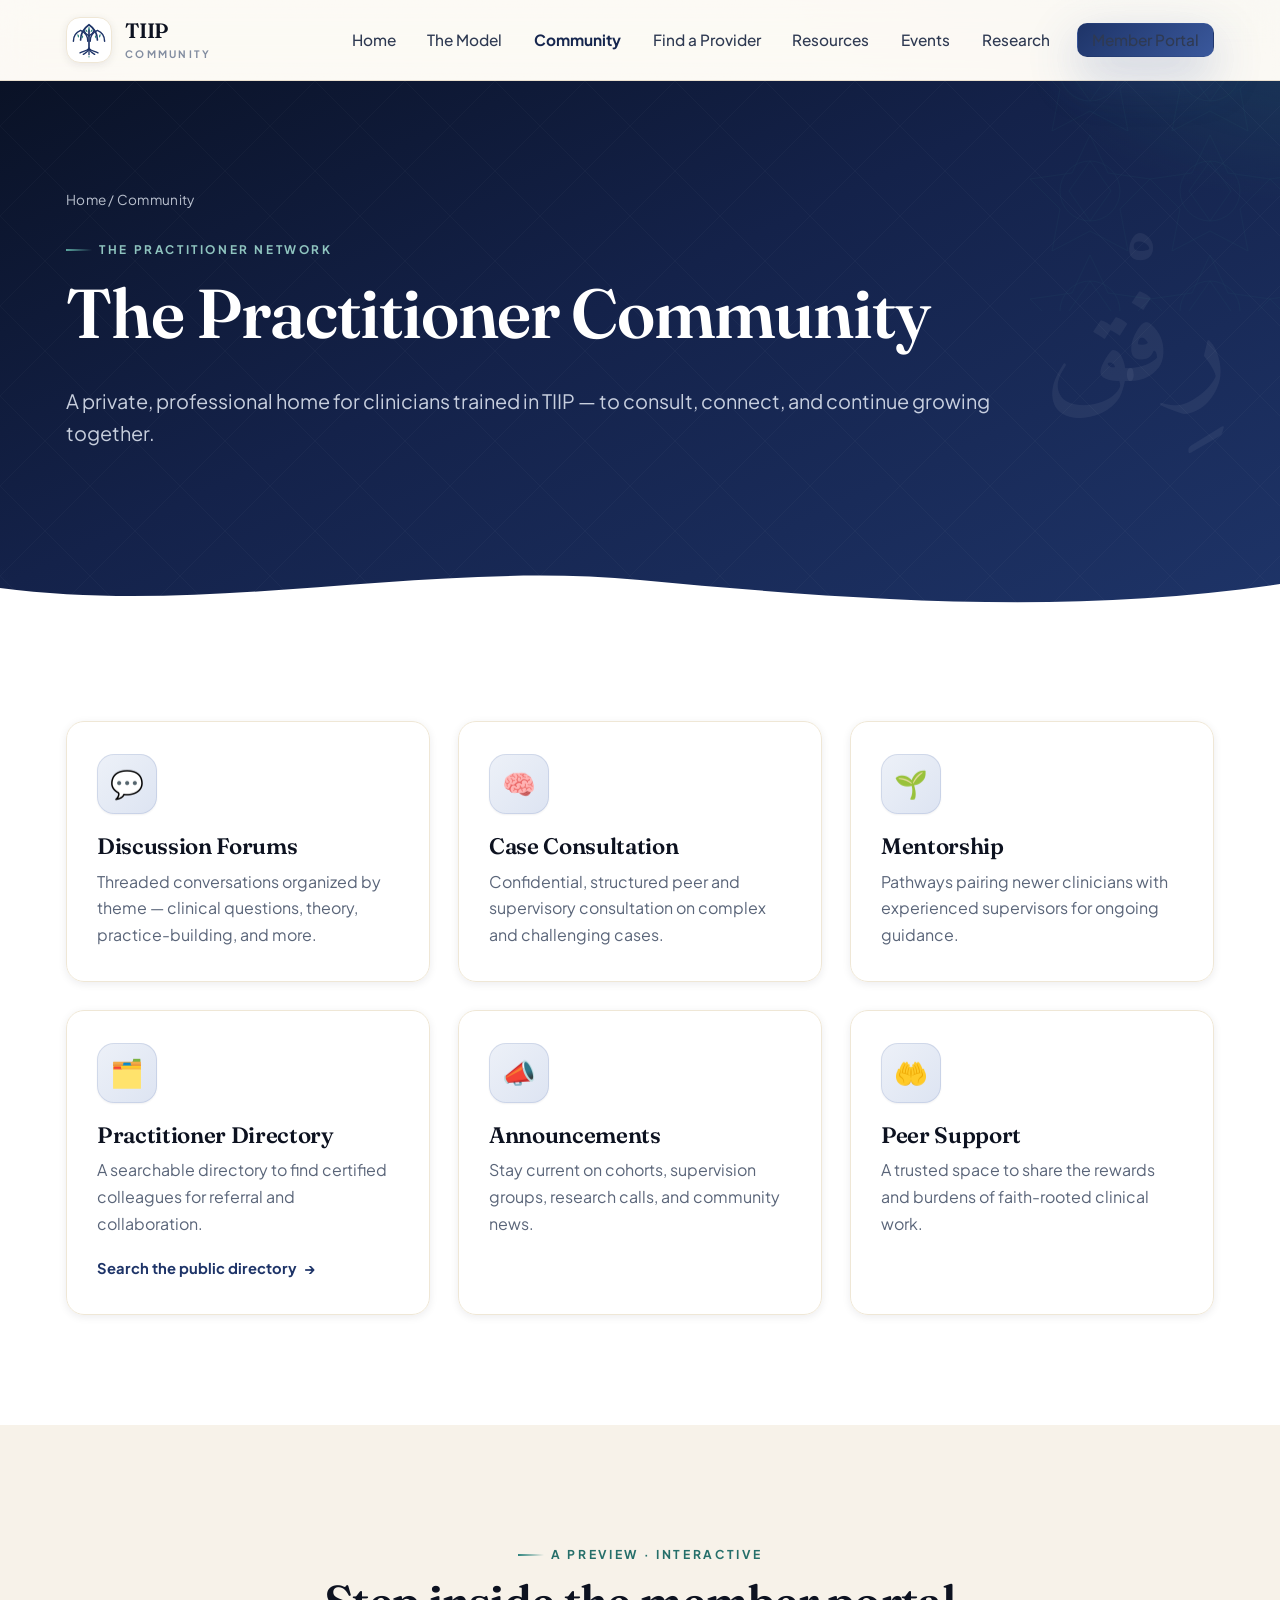
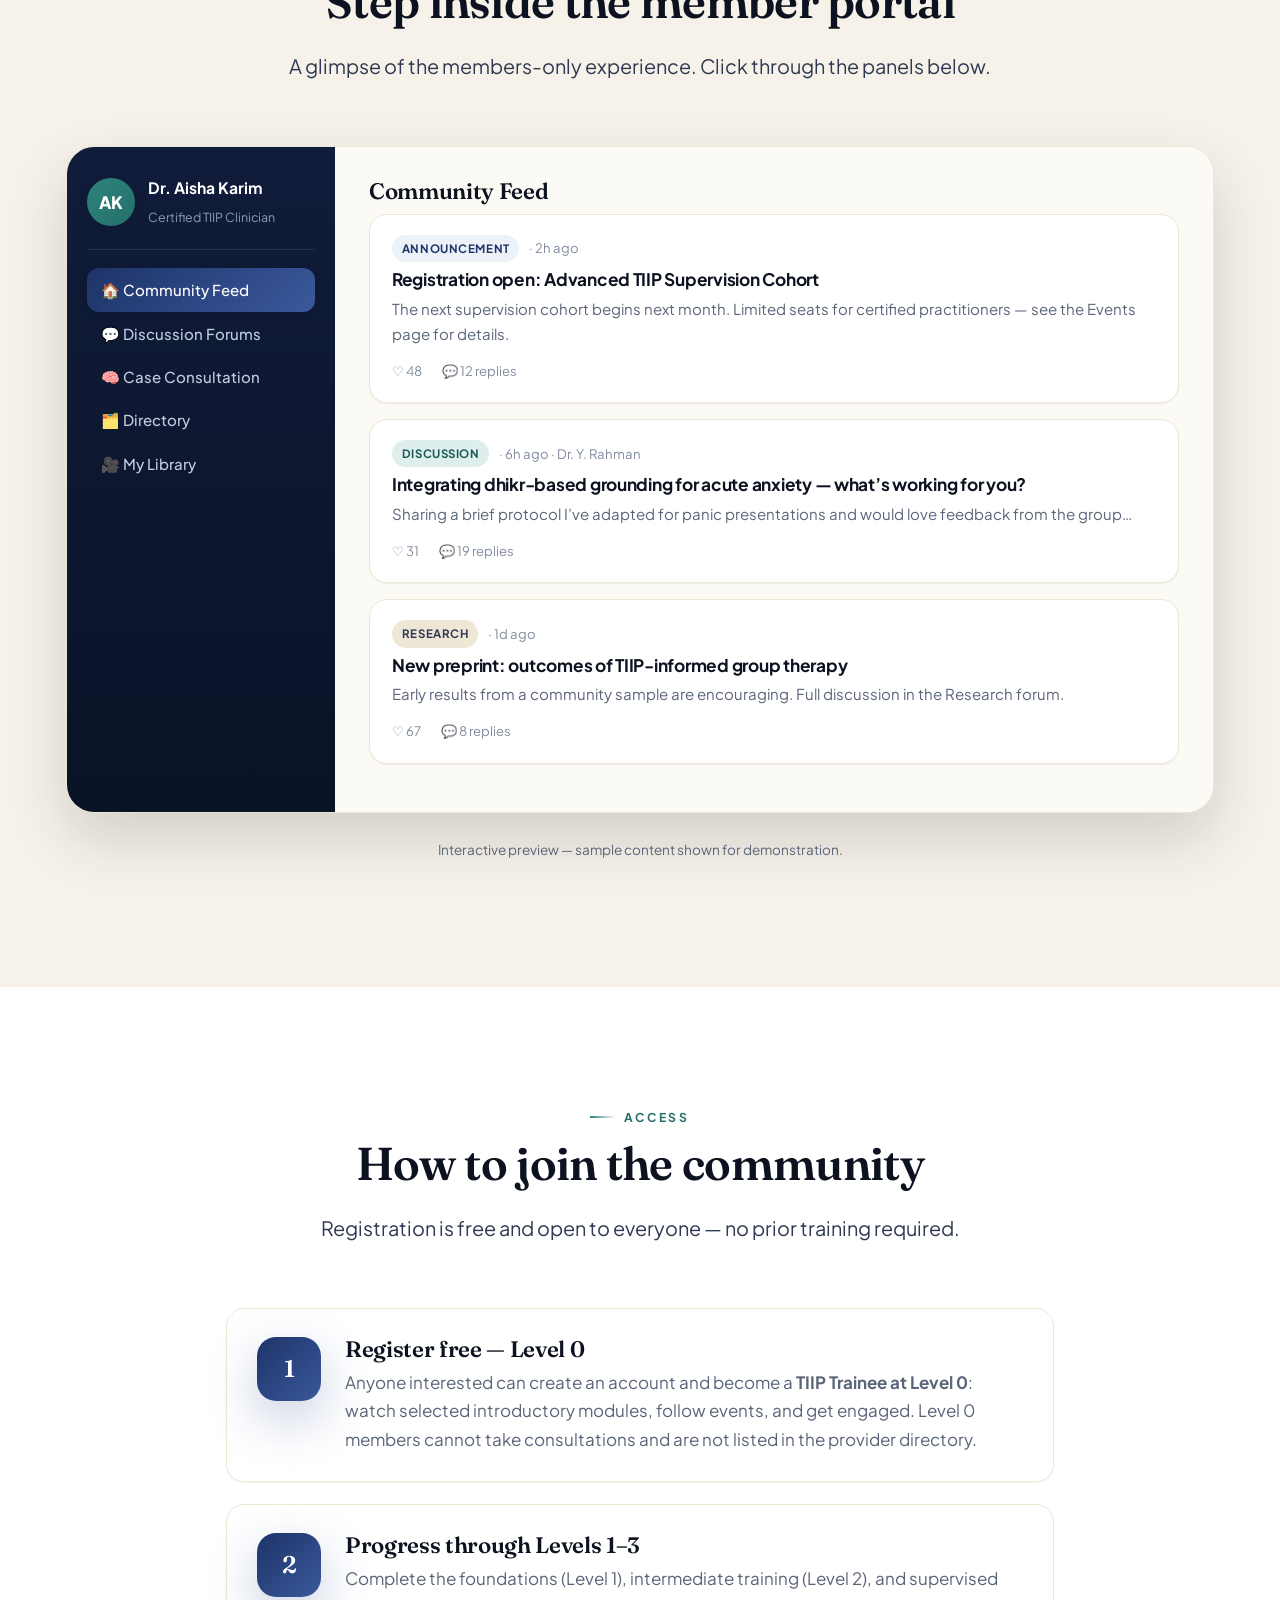
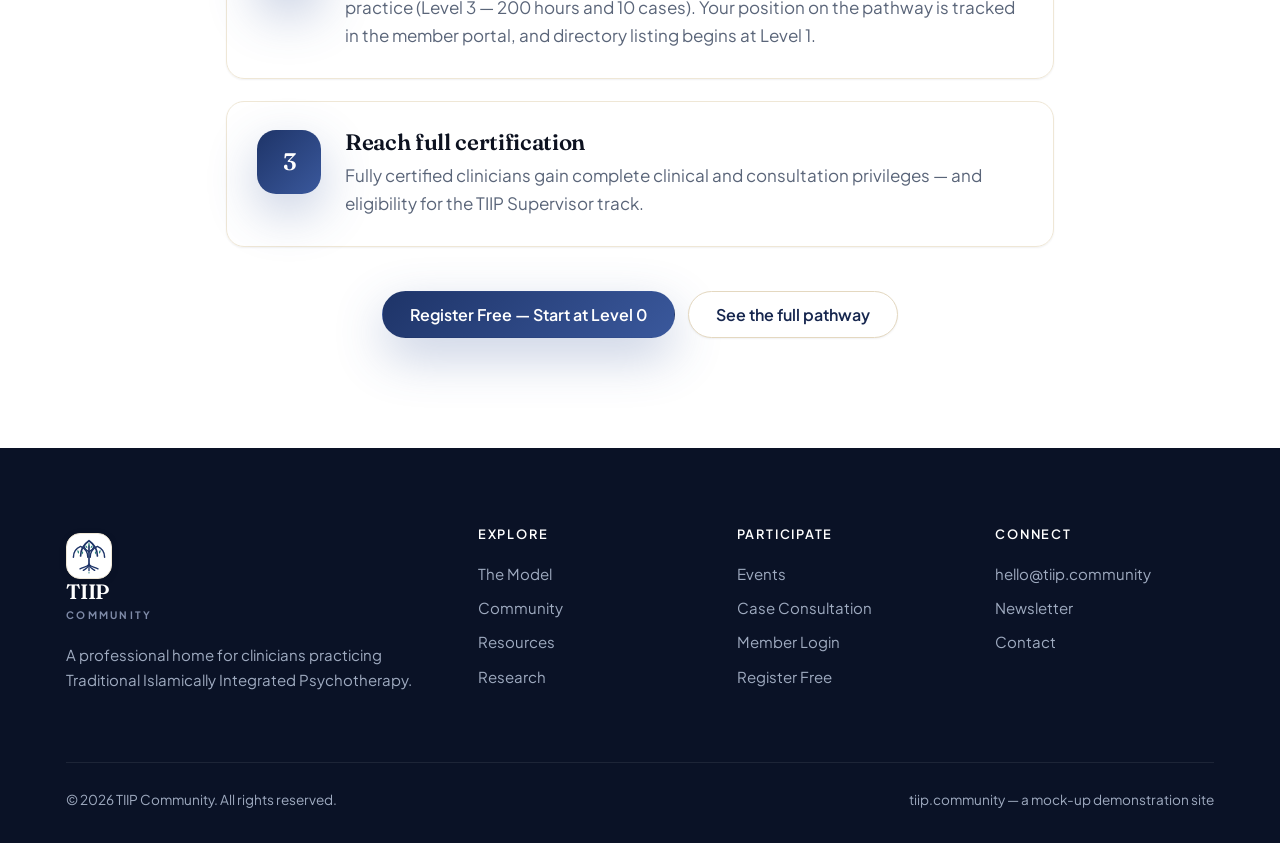
==== commit 3e02e1d8: "Rebrand to new TIIP tree logo with navy-teal palette; ground front page in Foundations deck - Recrea" ====
--- a/community.html
+++ b/community.html
@@ -9,7 +9,7 @@
   <link href="https://fonts.googleapis.com/css2?family=Fraunces:ital,opsz,wght@0,9..144,400..700;1,9..144,400..600&family=Plus+Jakarta+Sans:wght@400;500;600;700;800&family=Amiri:ital@0;1&display=swap" rel="stylesheet">
   <title>Community — TIIP Community</title>
   <meta name="description" content="A private professional network for TIIP-trained clinicians: discussion forums, peer support, case consultation, mentorship, and a practitioner directory." />
-  <meta name="theme-color" content="#0c302d" />
+  <meta name="theme-color" content="#101c3a" />
   <meta property="og:type" content="website" />
   <meta property="og:title" content="Community — TIIP Community" />
   <meta property="og:description" content="A private professional network for TIIP-trained clinicians: discussion forums, peer support, case consultation, mentorship, and a practitioner directory." />
--- a/assets/css/style.css
+++ b/assets/css/style.css
@@ -1,28 +1,32 @@
 /* =========================================================
-   TIIP Community — Design System v2 "Sakīnah"
+   TIIP Community — Design System v3 "Sakīnah"
    Traditional Islamically Integrated Psychotherapy
-   A premium, faith-rooted aesthetic.
+   A premium, faith-rooted aesthetic keyed to the TIIP logo:
+   deep navy (#1e3468) + teal (#2e847e) on warm cream.
+   NOTE: the --emerald-* scale now holds the navy primaries and
+   the --gold-* scale holds the teal accents; the variable names
+   are kept so downstream selectors stay stable.
    ========================================================= */
 
 :root {
   /* ---- Core palette ---- */
-  --emerald-950: #07211f;
-  --emerald-900: #0c302d;
-  --emerald-800: #114440;
-  --emerald-700: #16605a;
-  --emerald-600: #1c7d75;
-  --emerald-500: #2aa39a;
-  --emerald-400: #4ec2b8;
-  --emerald-300: #8bdbd2;
-  --emerald-100: #d6f1ee;
-  --emerald-50:  #ecf8f6;
-
-  --gold-700: #9c6f1e;
-  --gold-600: #bd8a2c;
-  --gold-500: #d8a541;
-  --gold-400: #e7c277;
-  --gold-300: #f1d9a3;
-  --gold-100: #faf0d8;
+  --emerald-950: #0a1226;
+  --emerald-900: #101c3a;
+  --emerald-800: #16264e;
+  --emerald-700: #1e3468;
+  --emerald-600: #28437f;
+  --emerald-500: #3a589c;
+  --emerald-400: #6a83b8;
+  --emerald-300: #a3b4d6;
+  --emerald-100: #dde4f2;
+  --emerald-50:  #edf1f8;
+
+  --gold-700: #1c5a55;
+  --gold-600: #256f6a;
+  --gold-500: #2e847e;
+  --gold-400: #5ba69f;
+  --gold-300: #8fc4bf;
+  --gold-100: #ddeeec;
 
   --plum-700: #5b2a4e;   /* deep accent for contrast */
 
@@ -31,28 +35,28 @@
   --cream-200: #efe7d6;
   --cream-300: #e4d8c0;
 
-  --ink-950: #0c1413;
-  --ink-800: #1d2b29;
-  --ink-700: #2f4341;
-  --ink-500: #5a6d6b;
-  --ink-400: #82918f;
-  --ink-300: #aab6b4;
+  --ink-950: #0d1220;
+  --ink-800: #1c2438;
+  --ink-700: #2f3a52;
+  --ink-500: #5a6579;
+  --ink-400: #828da0;
+  --ink-300: #aab3c2;
 
   --white: #ffffff;
 
   /* ---- Gradients ---- */
   --grad-emerald: linear-gradient(135deg, var(--emerald-700), var(--emerald-500));
   --grad-gold: linear-gradient(135deg, var(--gold-500), var(--gold-600));
-  --grad-hero: linear-gradient(155deg, #07211f 0%, #0f3f3a 45%, #16605a 100%);
+  --grad-hero: linear-gradient(155deg, #0a1226 0%, #14224a 45%, #1e3468 100%);
   --grad-text: linear-gradient(120deg, var(--emerald-700), var(--emerald-500) 60%, var(--gold-500));
 
   /* ---- Shadows ---- */
-  --shadow-xs: 0 1px 2px rgba(7,33,31,.06);
-  --shadow-sm: 0 2px 8px rgba(7,33,31,.08);
-  --shadow-md: 0 12px 30px rgba(7,33,31,.10);
-  --shadow-lg: 0 26px 60px rgba(7,33,31,.16);
-  --shadow-glow: 0 18px 50px rgba(42,163,154,.30);
-  --shadow-gold: 0 14px 36px rgba(216,165,65,.30);
+  --shadow-xs: 0 1px 2px rgba(10, 18, 38,.06);
+  --shadow-sm: 0 2px 8px rgba(10, 18, 38,.08);
+  --shadow-md: 0 12px 30px rgba(10, 18, 38,.10);
+  --shadow-lg: 0 26px 60px rgba(10, 18, 38,.16);
+  --shadow-glow: 0 18px 50px rgba(58, 88, 156,.30);
+  --shadow-gold: 0 14px 36px rgba(46, 132, 126,.30);
 
   /* ---- Radii ---- */
   --radius-sm: 12px;
@@ -77,8 +81,8 @@
   color: var(--ink-700);
   background-color: var(--cream-50);
   background-image:
-    radial-gradient(1100px 700px at 100% -5%, rgba(216,165,65,.07), transparent 55%),
-    radial-gradient(1000px 800px at -10% 10%, rgba(42,163,154,.08), transparent 50%);
+    radial-gradient(1100px 700px at 100% -5%, rgba(46, 132, 126,.07), transparent 55%),
+    radial-gradient(1000px 800px at -10% 10%, rgba(58, 88, 156,.08), transparent 50%);
   line-height: 1.68;
   font-size: 17px;
   -webkit-font-smoothing: antialiased;
@@ -164,9 +168,9 @@
 }
 .btn:active { transform: translateY(1px) scale(.99); }
 .btn-primary { background: var(--grad-emerald); color: #fff; box-shadow: var(--shadow-glow); }
-.btn-primary:hover { color: #fff; transform: translateY(-2px); box-shadow: 0 22px 56px rgba(42,163,154,.42); }
-.btn-gold { background: var(--grad-gold); color: #2a1c02; box-shadow: var(--shadow-gold); }
-.btn-gold:hover { color: #2a1c02; transform: translateY(-2px); box-shadow: 0 20px 50px rgba(216,165,65,.45); }
+.btn-primary:hover { color: #fff; transform: translateY(-2px); box-shadow: 0 22px 56px rgba(58, 88, 156,.42); }
+.btn-gold { background: var(--grad-gold); color: #ffffff; box-shadow: var(--shadow-gold); }
+.btn-gold:hover { color: #ffffff; transform: translateY(-2px); box-shadow: 0 20px 50px rgba(46, 132, 126,.45); }
 .btn-ghost { background: rgba(255,255,255,.08); border-color: rgba(255,255,255,.34); color: #fff; backdrop-filter: blur(6px); }
 .btn-ghost:hover { background: rgba(255,255,255,.16); color: #fff; transform: translateY(-2px); }
 .btn-outline { background: #fff; border-color: var(--cream-300); color: var(--emerald-800); box-shadow: var(--shadow-xs); }
@@ -204,7 +208,7 @@
 
 .nav-links { display: flex; align-items: center; gap: 4px; list-style: none; margin: 0; padding: 0; }
 .nav-links a { padding: .55em .9em; border-radius: 10px; color: var(--ink-700); font-weight: 500; font-size: .96rem; transition: .2s; }
-.nav-links a:hover { background: rgba(42,163,154,.09); color: var(--emerald-800); }
+.nav-links a:hover { background: rgba(58, 88, 156,.09); color: var(--emerald-800); }
 .nav-links a.active { color: var(--emerald-800); font-weight: 700; }
 .nav-cta { margin-left: 10px; }
 
@@ -234,21 +238,21 @@
 /* ---- Geometric motif (reusable) ---- */
 .girih {
   position: absolute; pointer-events: none; opacity: .5;
-  background-image: url("data:image/svg+xml,%3Csvg xmlns='http://www.w3.org/2000/svg' width='120' height='120' viewBox='0 0 120 120'%3E%3Cg fill='none' stroke='%23d8a541' stroke-opacity='0.5' stroke-width='1'%3E%3Cpath d='M60 4l18 38 42 6-30 30 8 42-38-20-38 20 8-42L0 48l42-6z'/%3E%3Ccircle cx='60' cy='60' r='30'/%3E%3Cpath d='M60 30l21 30-21 30-21-30z'/%3E%3C/g%3E%3C/svg%3E");
+  background-image: url("data:image/svg+xml,%3Csvg xmlns='http://www.w3.org/2000/svg' width='120' height='120' viewBox='0 0 120 120'%3E%3Cg fill='none' stroke='%232e847e' stroke-opacity='0.5' stroke-width='1'%3E%3Cpath d='M60 4l18 38 42 6-30 30 8 42-38-20-38 20 8-42L0 48l42-6z'/%3E%3Ccircle cx='60' cy='60' r='30'/%3E%3Cpath d='M60 30l21 30-21 30-21-30z'/%3E%3C/g%3E%3C/svg%3E");
 }
 
 /* ---- Hero ---- */
 .hero {
   position: relative; isolation: isolate;
-  color: #eafaf8;
+  color: #eaf0fa;
   background: var(--grad-hero);
   overflow: hidden;
 }
 .hero::before { /* mesh glows */
   content: ""; position: absolute; inset: -20%; z-index: -2;
   background:
-    radial-gradient(620px 420px at 82% 8%, rgba(216,165,65,.34), transparent 60%),
-    radial-gradient(560px 520px at 12% 92%, rgba(78,194,184,.30), transparent 60%),
+    radial-gradient(620px 420px at 82% 8%, rgba(46, 132, 126,.34), transparent 60%),
+    radial-gradient(560px 520px at 12% 92%, rgba(106, 131, 184,.30), transparent 60%),
     radial-gradient(700px 500px at 60% 50%, rgba(91,42,78,.18), transparent 65%);
   animation: drift 18s ease-in-out infinite alternate;
 }
@@ -265,7 +269,7 @@
 
 .hero h1 { color: #fff; max-width: 15ch; margin-bottom: .35em; }
 .hero h1 .hl { font-style: italic; color: var(--gold-300); }
-.hero .lead { color: rgba(234,250,248,.86); max-width: 52ch; font-size: 1.28rem; }
+.hero .lead { color: rgba(234, 240, 250,.86); max-width: 52ch; font-size: 1.28rem; }
 .hero-actions { display: flex; flex-wrap: wrap; gap: 16px; margin-top: 36px; }
 .hero-badge {
   display: inline-flex; align-items: center; gap: 9px;
@@ -274,7 +278,7 @@
   font-size: .82rem; font-weight: 600; letter-spacing: .04em;
   margin-bottom: 28px; backdrop-filter: blur(8px);
 }
-.hero-badge .dot { width: 8px; height: 8px; border-radius: 50%; background: var(--gold-400); box-shadow: 0 0 0 4px rgba(231,194,119,.25); }
+.hero-badge .dot { width: 8px; height: 8px; border-radius: 50%; background: var(--gold-400); box-shadow: 0 0 0 4px rgba(91, 166, 159,.25); }
 
 /* Hero glass visual */
 .hero-visual { position: relative; display: grid; place-items: center; min-height: 360px; }
@@ -291,7 +295,7 @@
   content: ""; position: absolute; border-radius: 50%; border: 1px dashed rgba(255,255,255,.16);
 }
 .hero-orb::before { inset: -22px; animation: spin 40s linear infinite; }
-.hero-orb::after { inset: -46px; border-color: rgba(216,165,65,.22); animation: spin 60s linear infinite reverse; }
+.hero-orb::after { inset: -46px; border-color: rgba(46, 132, 126,.22); animation: spin 60s linear infinite reverse; }
 @keyframes spin { to { transform: rotate(360deg); } }
 
 .float-card {
@@ -318,7 +322,7 @@
 .section-head { max-width: 760px; margin: 0 auto 64px; text-align: center; }
 .section-head .lead { margin-top: .2em; }
 .bg-cream { background: var(--cream-100); }
-.bg-emerald { background: var(--emerald-950); color: #cfe9e6; }
+.bg-emerald { background: var(--emerald-950); color: #cfd9ec; }
 .bg-emerald h2, .bg-emerald h3, .bg-emerald h4 { color: #fff; }
 .bg-white { background: var(--white); }
 
@@ -357,7 +361,7 @@
   display: grid; place-items: center; font-size: 1.7rem;
   background: linear-gradient(135deg, var(--emerald-50), var(--emerald-100));
   color: var(--emerald-700); margin-bottom: 20px;
-  box-shadow: inset 0 0 0 1px rgba(42,163,154,.14), var(--shadow-xs);
+  box-shadow: inset 0 0 0 1px rgba(58, 88, 156,.14), var(--shadow-xs);
   transition: transform .3s;
 }
 .card:hover .icon { transform: scale(1.08) rotate(-3deg); }
@@ -386,17 +390,17 @@
 /* ---- Page header ---- */
 .page-head {
   position: relative; isolation: isolate;
-  background: var(--grad-hero); color: #eafaf8;
+  background: var(--grad-hero); color: #eaf0fa;
   padding: clamp(72px,9vw,108px) 0 clamp(104px,11vw,140px); overflow: hidden;
 }
 .page-head::before { content:""; position:absolute; inset:-20%; z-index:-2;
-  background: radial-gradient(560px 380px at 88% 0%, rgba(216,165,65,.28), transparent 60%), radial-gradient(520px 460px at 0% 100%, rgba(78,194,184,.26), transparent 60%); }
+  background: radial-gradient(560px 380px at 88% 0%, rgba(46, 132, 126,.28), transparent 60%), radial-gradient(520px 460px at 0% 100%, rgba(106, 131, 184,.26), transparent 60%); }
 .page-head::after { content:""; position:absolute; inset:0; z-index:-1; opacity:.45;
   background-image: url("data:image/svg+xml,%3Csvg xmlns='http://www.w3.org/2000/svg' width='90' height='90'%3E%3Cg fill='none' stroke='%23ffffff' stroke-opacity='0.06'%3E%3Cpath d='M45 0l45 45-45 45L0 45z'/%3E%3C/g%3E%3C/svg%3E"); }
 .page-head h1 { color: #fff; }
-.page-head .lead { color: rgba(234,250,248,.84); max-width: 62ch; }
+.page-head .lead { color: rgba(234, 240, 250,.84); max-width: 62ch; }
 .breadcrumb { font-size: .85rem; opacity: .78; margin-bottom: 18px; letter-spacing:.02em; }
-.breadcrumb a { color: #eafaf8; }
+.breadcrumb a { color: #eaf0fa; }
 .page-head .container { position: relative; z-index: 2; }
 .page-head .lead { position: relative; z-index: 2; }
 .page-head-eyebrow {
@@ -422,11 +426,11 @@
 .psyche-diagram {
   position: relative; aspect-ratio: 1; max-width: 460px; margin: 0 auto; border-radius: 50%;
   background: radial-gradient(circle at 50% 42%, #fff, var(--emerald-50) 72%);
-  box-shadow: var(--shadow-lg), inset 0 0 0 1px rgba(42,163,154,.1);
+  box-shadow: var(--shadow-lg), inset 0 0 0 1px rgba(58, 88, 156,.1);
   display: grid; place-items: center;
 }
 .psyche-diagram::before { content:""; position:absolute; inset:8%; border-radius:50%; border:1px dashed var(--cream-300); }
-.psyche-diagram::after { content:""; position:absolute; inset:-5%; border-radius:50%; border:1px solid rgba(216,165,65,.25); }
+.psyche-diagram::after { content:""; position:absolute; inset:-5%; border-radius:50%; border:1px solid rgba(46, 132, 126,.25); }
 .psyche-core {
   width: 38%; aspect-ratio: 1; border-radius: 50%;
   background: var(--grad-emerald); color: #fff; display: grid; place-items: center; text-align: center;
@@ -435,7 +439,7 @@
   transition: .25s cubic-bezier(.2,.8,.2,1);
 }
 .psyche-core small { font-weight: 400; }
-.psyche-core[data-key]:hover, .psyche-core.active { box-shadow: var(--shadow-gold), 0 0 0 4px rgba(216,165,65,.3); transform: scale(1.04); }
+.psyche-core[data-key]:hover, .psyche-core.active { box-shadow: var(--shadow-gold), 0 0 0 4px rgba(46, 132, 126,.3); transform: scale(1.04); }
 .psyche-node {
   position: absolute; width: 31%; aspect-ratio: 1; border-radius: 50%;
   background: rgba(255,255,255,.95); border: 1px solid var(--cream-200);
@@ -497,13 +501,13 @@
 .portal { display: grid; grid-template-columns: 268px 1fr; border: 1px solid var(--cream-200);
   border-radius: var(--radius-lg); overflow: hidden; box-shadow: var(--shadow-lg); background: #fff; min-height: 560px; }
 @media (max-width: 840px) { .portal { grid-template-columns: 1fr; } }
-.portal-aside { background: linear-gradient(180deg, var(--emerald-900), var(--emerald-950)); color: #bfe0dc; padding: 28px 20px; }
+.portal-aside { background: linear-gradient(180deg, var(--emerald-900), var(--emerald-950)); color: #bfcce0; padding: 28px 20px; }
 .portal-aside .pa-user { display: flex; align-items: center; gap: 13px; padding-bottom: 20px; border-bottom: 1px solid rgba(255,255,255,.1); margin-bottom: 18px; }
-.pa-avatar { width: 48px; height: 48px; border-radius: 50%; background: var(--grad-gold); color: #2a1c02; display: grid; place-items: center; font-weight: 800; box-shadow: var(--shadow-sm); }
+.pa-avatar { width: 48px; height: 48px; border-radius: 50%; background: var(--grad-gold); color: #ffffff; display: grid; place-items: center; font-weight: 800; box-shadow: var(--shadow-sm); }
 .portal-aside .pa-user b { color: #fff; display: block; font-size: .98rem; }
 .portal-aside .pa-user span { font-size: .78rem; opacity: .72; }
 .portal-nav { list-style: none; margin: 0; padding: 0; }
-.portal-nav button { width: 100%; text-align: left; background: none; border: none; color: #bfe0dc;
+.portal-nav button { width: 100%; text-align: left; background: none; border: none; color: #bfcce0;
   padding: .78em .9em; border-radius: 12px; cursor: pointer; font-size: .94rem; font-weight: 500;
   display: flex; align-items: center; gap: 11px; font-family: var(--font-body); transition: .2s; }
 .portal-nav button:hover { background: rgba(255,255,255,.07); color: #fff; }
@@ -533,7 +537,7 @@
 .media-thumb::after { content:""; position:absolute; inset:0; opacity:.4; background-image: url("data:image/svg+xml,%3Csvg xmlns='http://www.w3.org/2000/svg' width='60' height='60'%3E%3Cg fill='none' stroke='%23ffffff' stroke-opacity='0.1'%3E%3Cpath d='M30 0l30 30-30 30L0 30z'/%3E%3C/g%3E%3C/svg%3E"); }
 .media-thumb .play { width:60px; height:60px; border-radius:50%; background:rgba(255,255,255,.94); display:grid; place-items:center; color:var(--emerald-800); font-size:1.2rem; box-shadow:var(--shadow-md); z-index:1; transition:.25s; }
 .media-card:hover .play { transform: scale(1.12); }
-.media-thumb .dur { position:absolute; bottom:11px; right:11px; background:rgba(7,33,31,.78); color:#fff; font-size:.74rem; padding:.25em .6em; border-radius:7px; z-index:1; }
+.media-thumb .dur { position:absolute; bottom:11px; right:11px; background:rgba(10, 18, 38,.78); color:#fff; font-size:.74rem; padding:.25em .6em; border-radius:7px; z-index:1; }
 .media-body { padding: 18px 20px; }
 .media-body h4 { font-family:var(--font-body); font-size:1.04rem; font-weight:700; margin:8px 0 6px; color:var(--ink-950); }
 .media-body .meta { font-size:.82rem; color:var(--ink-400); }
@@ -555,7 +559,7 @@
 .event-item { display:grid; grid-template-columns: 120px 1fr auto; gap:28px; align-items:center; background:rgba(255,255,255,.82); border:1px solid var(--cream-200); border-radius:var(--radius); padding:24px 26px; margin-bottom:18px; transition:.25s; box-shadow: var(--shadow-xs); }
 .event-item:hover { border-color: var(--emerald-300); box-shadow: var(--shadow-md); transform: translateY(-3px); }
 @media (max-width:740px){ .event-item { grid-template-columns: 84px 1fr; } .event-item .ev-cta { grid-column: 1 / -1; } }
-.ev-date { text-align:center; background: linear-gradient(135deg,var(--emerald-50),var(--emerald-100)); border-radius:16px; padding:16px 8px; box-shadow: inset 0 0 0 1px rgba(42,163,154,.12); }
+.ev-date { text-align:center; background: linear-gradient(135deg,var(--emerald-50),var(--emerald-100)); border-radius:16px; padding:16px 8px; box-shadow: inset 0 0 0 1px rgba(58, 88, 156,.12); }
 .ev-date .m { font-size:.8rem; text-transform:uppercase; letter-spacing:.1em; color:var(--emerald-700); font-weight:700; }
 .ev-date .d { font-family:var(--font-head); font-size:2.2rem; color:var(--ink-950); font-weight:600; line-height:1; }
 .ev-info h4 { margin:0 0 7px; font-family:var(--font-body); font-size:1.2rem; font-weight:700; color:var(--ink-950); }
@@ -579,7 +583,7 @@
   box-shadow: var(--shadow-lg);
 }
 .cta-band::before { content:""; position:absolute; inset:-30%; z-index:-1;
-  background: radial-gradient(500px 360px at 12% 110%, rgba(216,165,65,.35), transparent 60%), radial-gradient(460px 360px at 90% -10%, rgba(78,194,184,.3), transparent 60%); }
+  background: radial-gradient(500px 360px at 12% 110%, rgba(46, 132, 126,.35), transparent 60%), radial-gradient(460px 360px at 90% -10%, rgba(106, 131, 184,.3), transparent 60%); }
 .cta-band::after { content:""; position:absolute; inset:0; z-index:-1; opacity:.4;
   background-image: url("data:image/svg+xml,%3Csvg xmlns='http://www.w3.org/2000/svg' width='80' height='80'%3E%3Cg fill='none' stroke='%23ffffff' stroke-opacity='0.06'%3E%3Cpath d='M40 0l40 40-40 40L0 40z'/%3E%3C/g%3E%3C/svg%3E"); }
 .cta-band h2 { color:#fff; }
@@ -593,21 +597,21 @@
 .quote cite { font-style:normal; color: var(--gold-300); font-size:.95rem; letter-spacing:.04em; }
 
 /* ---- Footer ---- */
-.site-footer { background: var(--emerald-950); color: #9fb6b3; padding: 80px 0 32px; position:relative; overflow:hidden; }
+.site-footer { background: var(--emerald-950); color: #9fabc0; padding: 80px 0 32px; position:relative; overflow:hidden; }
 .site-footer .girih.big { width:420px; height:420px; bottom:-140px; left:-120px; opacity:.06; }
 .footer-grid { display:grid; grid-template-columns: 1.7fr 1fr 1fr 1fr; gap: 40px; position:relative; z-index:1; }
 @media (max-width: 840px){ .footer-grid { grid-template-columns: 1fr 1fr; } }
 @media (max-width: 520px){ .footer-grid { grid-template-columns: 1fr; } }
 .site-footer h4 { color:#fff; font-family:var(--font-body); font-size:.8rem; letter-spacing:.14em; text-transform:uppercase; margin-bottom:1.1em; }
-.site-footer a { color:#9fb6b3; display:block; padding:.3em 0; font-size:.94rem; }
+.site-footer a { color:#9fabc0; display:block; padding:.3em 0; font-size:.94rem; }
 .site-footer a:hover { color: var(--gold-300); }
 .footer-brand p { font-size:.94rem; max-width: 36ch; }
-.footer-brand .brand b { color:#fff; } .footer-brand .brand span { color:#7f9794; }
+.footer-brand .brand b { color:#fff; } .footer-brand .brand span { color:#7f8ba8; }
 .footer-bottom { border-top:1px solid rgba(255,255,255,.08); margin-top:52px; padding-top:26px; display:flex; justify-content:space-between; flex-wrap:wrap; gap:12px; font-size:.85rem; position:relative; z-index:1; }
 .footer-note { background: var(--gold-100); border-left:4px solid var(--gold-500); padding:16px 20px; border-radius:12px; font-size:.88rem; color:var(--ink-700); margin-top:16px; }
 
 /* ---- Modal ---- */
-.modal-overlay { position: fixed; inset: 0; background: rgba(7,33,31,.6); backdrop-filter: blur(5px); display: none; place-items: center; z-index: 200; padding: 20px; }
+.modal-overlay { position: fixed; inset: 0; background: rgba(10, 18, 38,.6); backdrop-filter: blur(5px); display: none; place-items: center; z-index: 200; padding: 20px; }
 .modal-overlay.open { display: grid; }
 .modal { background:#fff; border-radius: var(--radius-lg); max-width: 440px; width:100%; padding: 40px 38px; box-shadow: var(--shadow-lg); animation: pop .3s cubic-bezier(.2,.8,.2,1); }
 @keyframes pop { from { opacity:0; transform: translateY(18px) scale(.97);} to {opacity:1; transform:none;} }
@@ -656,7 +660,7 @@
   background: var(--cream-50); transition: .2s; appearance: none;
 }
 .dir-field select {
-  background-image: url("data:image/svg+xml,%3Csvg xmlns='http://www.w3.org/2000/svg' width='12' height='8'%3E%3Cpath d='M1 1l5 5 5-5' fill='none' stroke='%235a6d6b' stroke-width='1.6' stroke-linecap='round'/%3E%3C/svg%3E");
+  background-image: url("data:image/svg+xml,%3Csvg xmlns='http://www.w3.org/2000/svg' width='12' height='8'%3E%3Cpath d='M1 1l5 5 5-5' fill='none' stroke='%235a6579' stroke-width='1.6' stroke-linecap='round'/%3E%3C/svg%3E");
   background-repeat: no-repeat; background-position: right 14px center;
   padding-right: 36px; cursor: pointer;
 }
@@ -692,7 +696,7 @@
 }
 .pc-banner::after {
   content: ""; position: absolute; inset: 0;
-  background: radial-gradient(220px 90px at 80% 0%, rgba(216,165,65,.35), transparent 70%);
+  background: radial-gradient(220px 90px at 80% 0%, rgba(46, 132, 126,.35), transparent 70%);
 }
 .pc-level {
   position: absolute; top: 14px; left: 50%; transform: translateX(-50%); z-index: 4;
@@ -700,7 +704,7 @@
   font-size: .64rem; font-weight: 800; letter-spacing: .09em; text-transform: uppercase;
   box-shadow: var(--shadow-sm);
 }
-.pc-level.lv-supervisor { background: var(--grad-gold); color: #2a1c02; }
+.pc-level.lv-supervisor { background: var(--grad-gold); color: #ffffff; }
 .pc-level.lv-certified { background: rgba(255,255,255,.94); color: var(--emerald-700); }
 .pc-level.lv-3 { background: var(--emerald-100); color: var(--emerald-800); }
 .pc-level.lv-2 { background: rgba(255,255,255,.88); color: var(--ink-700); }
@@ -711,7 +715,7 @@
 }
 .pc-photo img {
   width: 100%; height: 100%; border-radius: 50%; object-fit: cover;
-  border: 4px solid #fff; box-shadow: 0 0 0 2px rgba(216,165,65,.45), var(--shadow-md);
+  border: 4px solid #fff; box-shadow: 0 0 0 2px rgba(46, 132, 126,.45), var(--shadow-md);
   background: var(--emerald-50);
 }
 .pc-body { display: flex; flex-direction: column; flex: 1; padding: 14px 24px 20px; }
@@ -721,7 +725,7 @@
   display: inline-flex; align-items: center; justify-content: center; gap: 6px;
   font-size: .84rem; font-weight: 700; color: var(--emerald-800);
   background: var(--emerald-50); border-radius: 999px; padding: .38em 1em;
-  margin: 0 auto 14px; box-shadow: inset 0 0 0 1px rgba(42,163,154,.16);
+  margin: 0 auto 14px; box-shadow: inset 0 0 0 1px rgba(58, 88, 156,.16);
 }
 .pc-specs { display: flex; flex-wrap: wrap; gap: 8px; justify-content: center; margin-bottom: 14px; }
 .pc-spec {
@@ -766,7 +770,7 @@
   box-shadow: var(--shadow-xs);
 }
 .pw-step.reached .pw-dot { background: var(--grad-emerald); border-color: transparent; color: #fff; box-shadow: var(--shadow-glow); }
-.pw-step.gold .pw-dot { background: var(--grad-gold); border-color: transparent; color: #2a1c02; box-shadow: var(--shadow-gold); }
+.pw-step.gold .pw-dot { background: var(--grad-gold); border-color: transparent; color: #ffffff; box-shadow: var(--shadow-gold); }
 .pw-step h3 { font-size: 1.05rem; margin-bottom: .25em; }
 .pw-step .pw-sub { display: block; font-size: .7rem; font-weight: 800; letter-spacing: .14em; text-transform: uppercase; color: var(--gold-600); margin-bottom: 8px; }
 .pw-step p { font-size: .86rem; color: var(--ink-500); margin: 0; line-height: 1.55; }
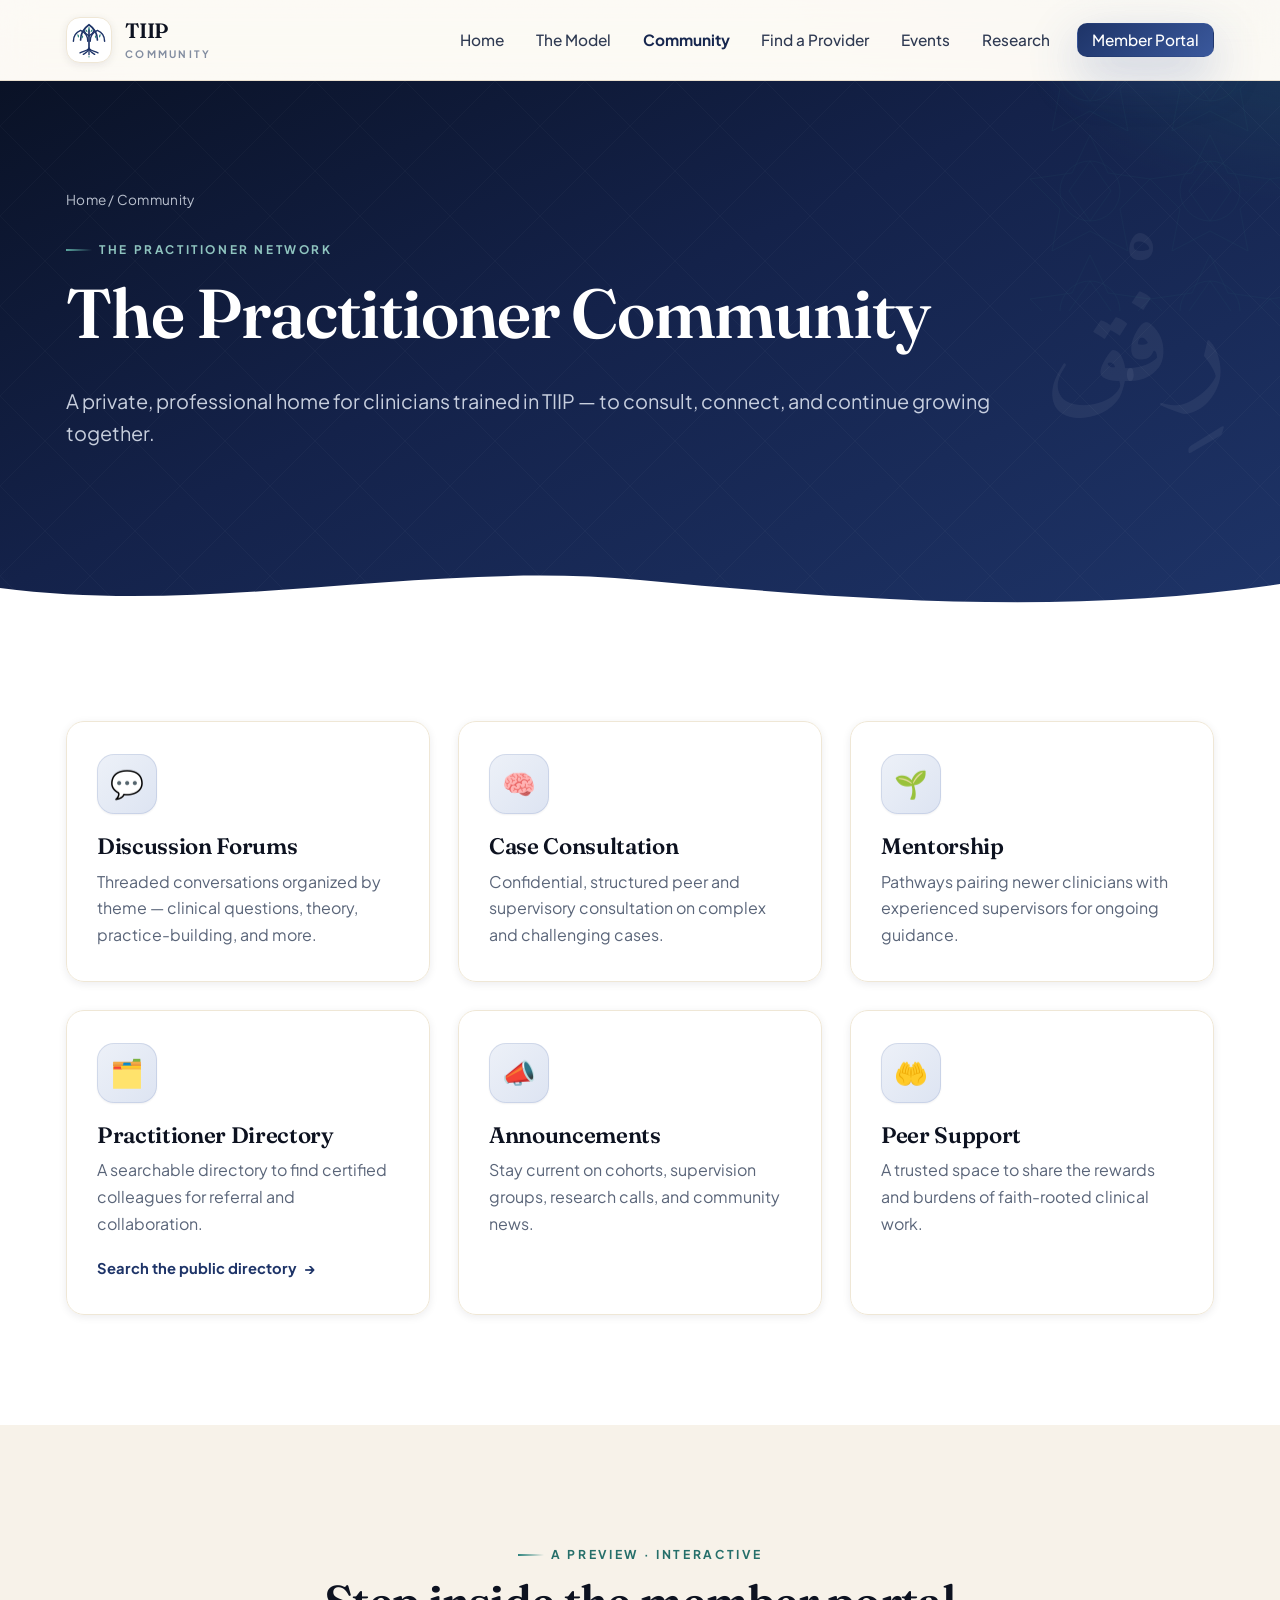
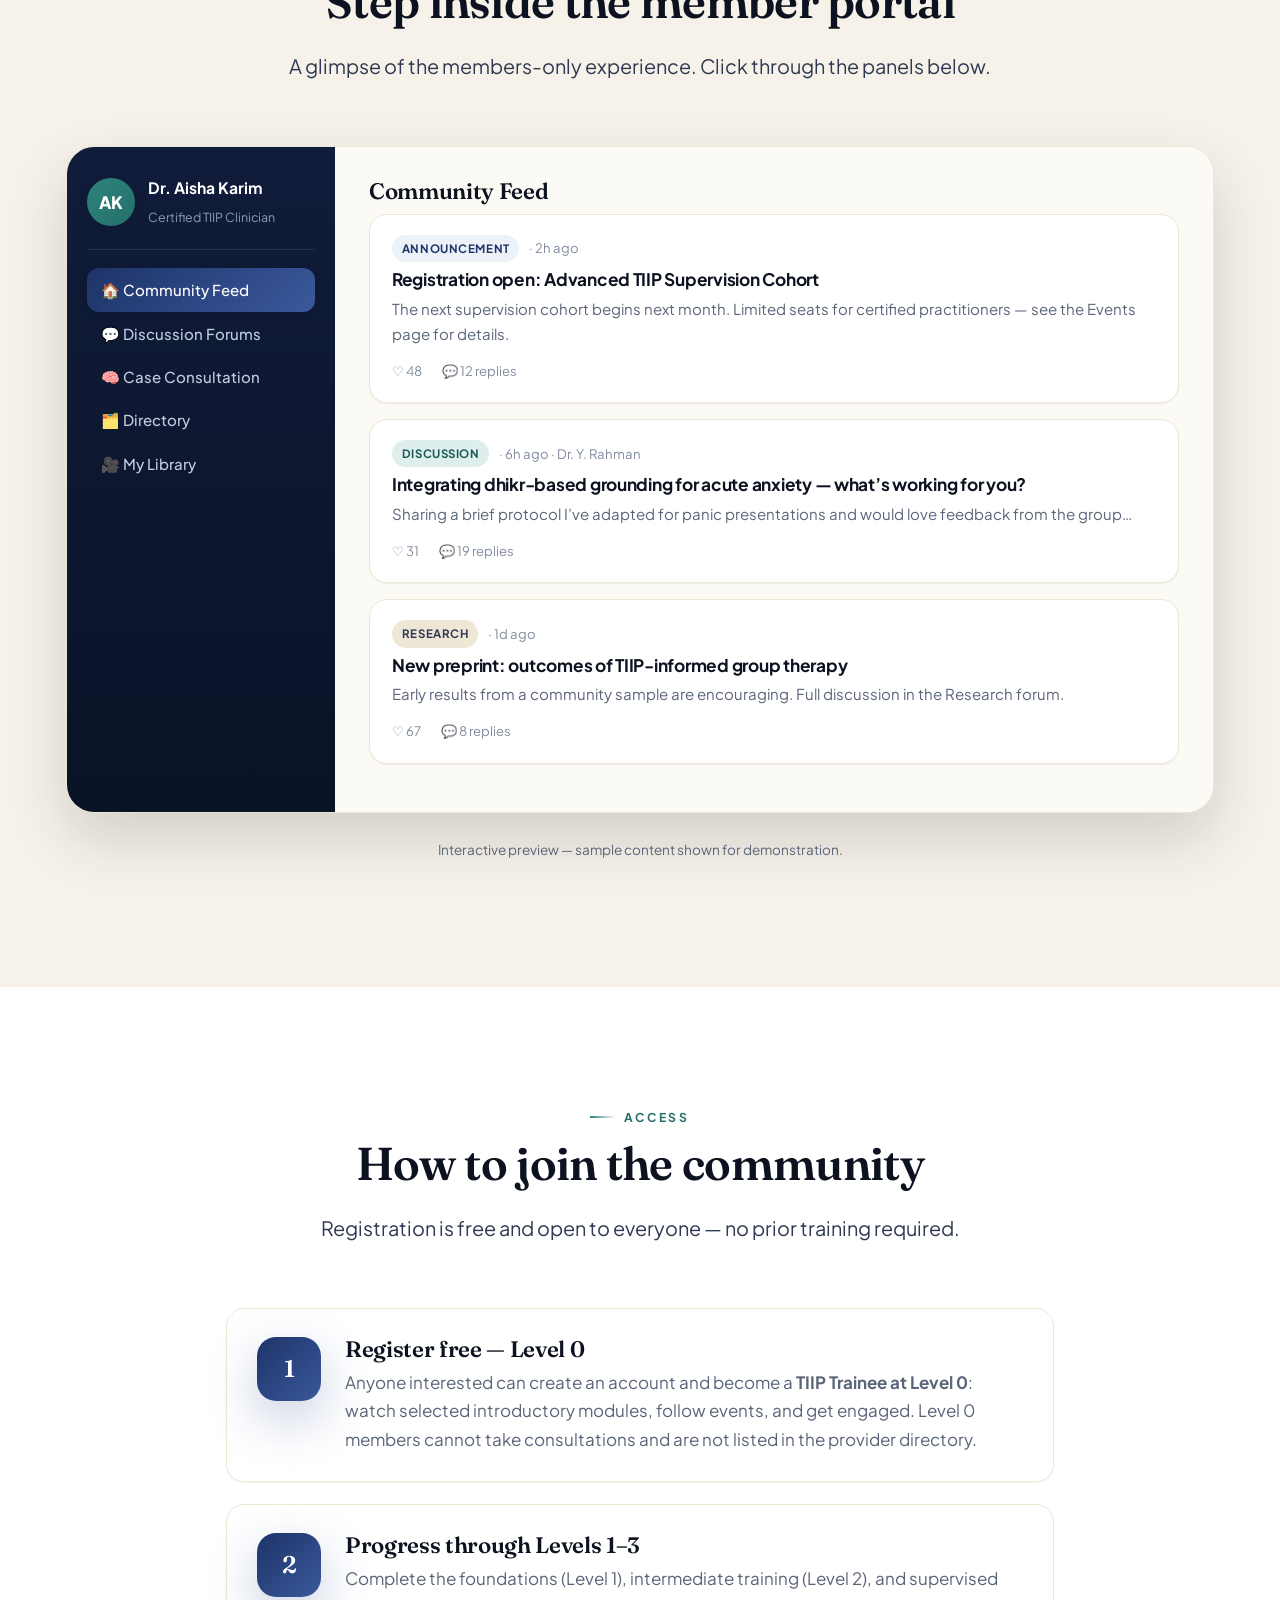
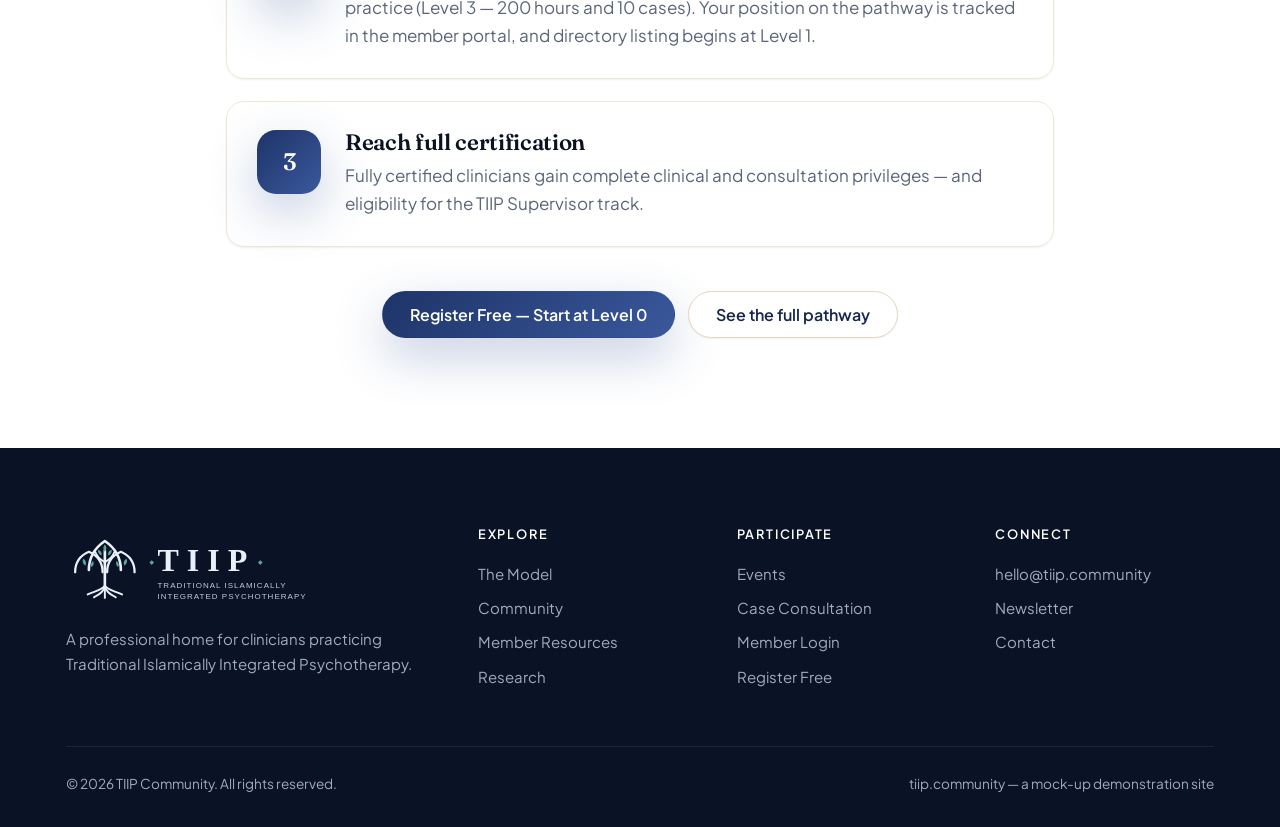
==== commit ac530dbb: "Light member portal, shared psyche figure on home, portal learning area with gated online Level 1 - " ====
--- a/community.html
+++ b/community.html
@@ -27,7 +27,6 @@
         <li><a href="model.html">The Model</a></li>
         <li><a href="community.html">Community</a></li>
         <li><a href="index.html#directory">Find a Provider</a></li>
-        <li><a href="resources.html">Resources</a></li>
         <li><a href="events.html">Events</a></li>
         <li><a href="research.html">Research</a></li>
         <li class="nav-cta"><a class="btn btn-primary btn-sm" href="portal.html">Member Portal</a></li>
@@ -148,9 +147,9 @@
           <!-- LIBRARY -->
           <div class="portal-view" data-view="library">
             <h3>My Library</h3>
-            <div class="resource-row"><div class="ricon">🎥</div><div class="rinfo"><b>Foundations of TIIP — Module 1</b><span>In progress · 45 min remaining</span></div><a class="btn btn-outline btn-sm" href="resources.html">Resume</a></div>
-            <div class="resource-row"><div class="ricon">📄</div><div class="rinfo"><b>Holistic Intake &amp; Formulation Worksheet</b><span>PDF · saved</span></div><a class="btn btn-outline btn-sm" href="resources.html">Open</a></div>
-            <div class="resource-row"><div class="ricon">🔖</div><div class="rinfo"><b>Reading list: the diseases of the heart</b><span>Collection · 9 items</span></div><a class="btn btn-outline btn-sm" href="resources.html">View</a></div>
+            <div class="resource-row"><div class="ricon">🎥</div><div class="rinfo"><b>Foundations of TIIP — Module 1</b><span>In progress · 45 min remaining</span></div><a class="btn btn-outline btn-sm" href="portal.html#learning">Resume</a></div>
+            <div class="resource-row"><div class="ricon">📄</div><div class="rinfo"><b>Holistic Intake &amp; Formulation Worksheet</b><span>PDF · saved</span></div><a class="btn btn-outline btn-sm" href="portal.html#learning">Open</a></div>
+            <div class="resource-row"><div class="ricon">🔖</div><div class="rinfo"><b>Reading list: the diseases of the heart</b><span>Collection · 9 items</span></div><a class="btn btn-outline btn-sm" href="portal.html#learning">View</a></div>
           </div>
         </main>
       </div>
@@ -182,10 +181,10 @@
     <div class="container">
       <div class="footer-grid">
         <div class="footer-brand">
-          <a class="brand" href="index.html"><img class="mark" src="assets/img/tiip-mark.svg" alt="" width="46" height="46" /><span><b>TIIP</b><span>Community</span></span></a>
+          <a href="index.html" aria-label="TIIP Community home"><img class="logo-full" src="assets/img/tiip-logo-light.svg" alt="TIIP — Traditional Islamically Integrated Psychotherapy" width="320" height="74" /></a>
           <p class="mt-1">A professional home for clinicians practicing Traditional Islamically Integrated Psychotherapy.</p>
         </div>
-        <div><h4>Explore</h4><a href="model.html">The Model</a><a href="community.html">Community</a><a href="resources.html">Resources</a><a href="research.html">Research</a></div>
+        <div><h4>Explore</h4><a href="model.html">The Model</a><a href="community.html">Community</a><a href="portal.html#learning">Member Resources</a><a href="research.html">Research</a></div>
         <div><h4>Participate</h4><a href="events.html">Events</a><a href="community.html">Case Consultation</a><a href="#" data-open-login>Member Login</a><a href="#" data-open-register>Register Free</a></div>
         <div><h4>Connect</h4><a href="mailto:hello@tiip.community">hello@tiip.community</a><a href="#">Newsletter</a><a href="#">Contact</a></div>
       </div>
--- a/assets/css/style.css
+++ b/assets/css/style.css
@@ -211,6 +211,10 @@
 .nav-links a:hover { background: rgba(58, 88, 156,.09); color: var(--emerald-800); }
 .nav-links a.active { color: var(--emerald-800); font-weight: 700; }
 .nav-cta { margin-left: 10px; }
+/* The generic .nav-links a color/hover rules outrank .btn-* — keep the
+   CTA button white-on-navy so "Member Portal" stays legible. */
+.nav-links a.btn-primary,
+.nav-links a.btn-primary:hover { background: var(--grad-emerald); color: #fff; }
 
 .nav-toggle { display: none; background: none; border: none; width: 46px; height: 46px; cursor: pointer; border-radius: 12px; }
 .nav-toggle span, .nav-toggle span::before, .nav-toggle span::after {
@@ -420,43 +424,17 @@
 .page-head-wave svg { width: 100%; height: 56px; display: block; }
 @media (max-width: 640px){ .page-head .ph-ar { display:none; } }
 
-/* ---- Psyche diagram ---- */
+/* ---- Psyche figure (home preview) ----
+   The home page embeds the same ontological-model figure that model.html
+   renders (markup + component styles come from model.css); these rules
+   only lay it out and neutralize the interactive affordances since the
+   home version is a static preview. */
 .psyche { display: grid; grid-template-columns: 1fr 1.05fr; gap: 56px; align-items: center; }
 @media (max-width: 900px) { .psyche { grid-template-columns: 1fr; } }
-.psyche-diagram {
-  position: relative; aspect-ratio: 1; max-width: 460px; margin: 0 auto; border-radius: 50%;
-  background: radial-gradient(circle at 50% 42%, #fff, var(--emerald-50) 72%);
-  box-shadow: var(--shadow-lg), inset 0 0 0 1px rgba(58, 88, 156,.1);
-  display: grid; place-items: center;
-}
-.psyche-diagram::before { content:""; position:absolute; inset:8%; border-radius:50%; border:1px dashed var(--cream-300); }
-.psyche-diagram::after { content:""; position:absolute; inset:-5%; border-radius:50%; border:1px solid rgba(46, 132, 126,.25); }
-.psyche-core {
-  width: 38%; aspect-ratio: 1; border-radius: 50%;
-  background: var(--grad-emerald); color: #fff; display: grid; place-items: center; text-align: center;
-  box-shadow: var(--shadow-glow), inset 0 2px 12px rgba(255,255,255,.18);
-  font-family: var(--font-head); font-weight: 600; font-size: 1.05rem; z-index: 4; cursor: pointer;
-  transition: .25s cubic-bezier(.2,.8,.2,1);
-}
-.psyche-core small { font-weight: 400; }
-.psyche-core[data-key]:hover, .psyche-core.active { box-shadow: var(--shadow-gold), 0 0 0 4px rgba(46, 132, 126,.3); transform: scale(1.04); }
-.psyche-node {
-  position: absolute; width: 31%; aspect-ratio: 1; border-radius: 50%;
-  background: rgba(255,255,255,.95); border: 1px solid var(--cream-200);
-  display: grid; place-items: center; text-align: center; cursor: pointer; padding: 8px;
-  box-shadow: var(--shadow-sm); transition: .25s cubic-bezier(.2,.8,.2,1);
-  font-weight: 700; color: var(--emerald-800); font-family: var(--font-head); z-index: 3;
-}
-.psyche-node small { display: block; font-size: .6rem; font-weight: 700; color: var(--ink-400); text-transform: uppercase; letter-spacing: .08em; font-family: var(--font-body); margin-top: 2px; }
-.psyche-node:hover, .psyche-node.active { border-color: var(--gold-400); transform: scale(1.1); box-shadow: var(--shadow-gold); color: var(--emerald-900); }
-/* five-point arrangement around the heart */
-.psyche-node.n1 { top: -1.5%; left: 34.5%; }
-.psyche-node.n2 { top: 23.4%; left: 68.7%; }
-.psyche-node.n3 { top: 63.6%; left: 55.7%; }
-.psyche-node.n4 { top: 63.6%; left: 13.3%; }
-.psyche-node.n5 { top: 23.4%; left: 0.3%; }
-.psyche-detail { min-height: 130px; }
-.psyche-detail h3 { color: var(--emerald-800); font-size: 1.7rem; }
+.psyche .model-fig .psy-node,
+.psyche .model-fig .fitrah-band,
+.psyche .model-fig .ij-pill { cursor: default; }
+.psyche .model-fig .fitrah-band:hover { transform: none; }
 
 /* ---- Tabs ---- */
 .tabs { display: flex; flex-wrap: wrap; gap: 10px; margin-bottom: 34px; }
@@ -607,6 +585,7 @@
 .site-footer a:hover { color: var(--gold-300); }
 .footer-brand p { font-size:.94rem; max-width: 36ch; }
 .footer-brand .brand b { color:#fff; } .footer-brand .brand span { color:#7f8ba8; }
+.footer-brand .logo-full { width: min(320px, 100%); height: auto; display: block; }
 .footer-bottom { border-top:1px solid rgba(255,255,255,.08); margin-top:52px; padding-top:26px; display:flex; justify-content:space-between; flex-wrap:wrap; gap:12px; font-size:.85rem; position:relative; z-index:1; }
 .footer-note { background: var(--gold-100); border-left:4px solid var(--gold-500); padding:16px 20px; border-radius:12px; font-size:.88rem; color:var(--ink-700); margin-top:16px; }
 
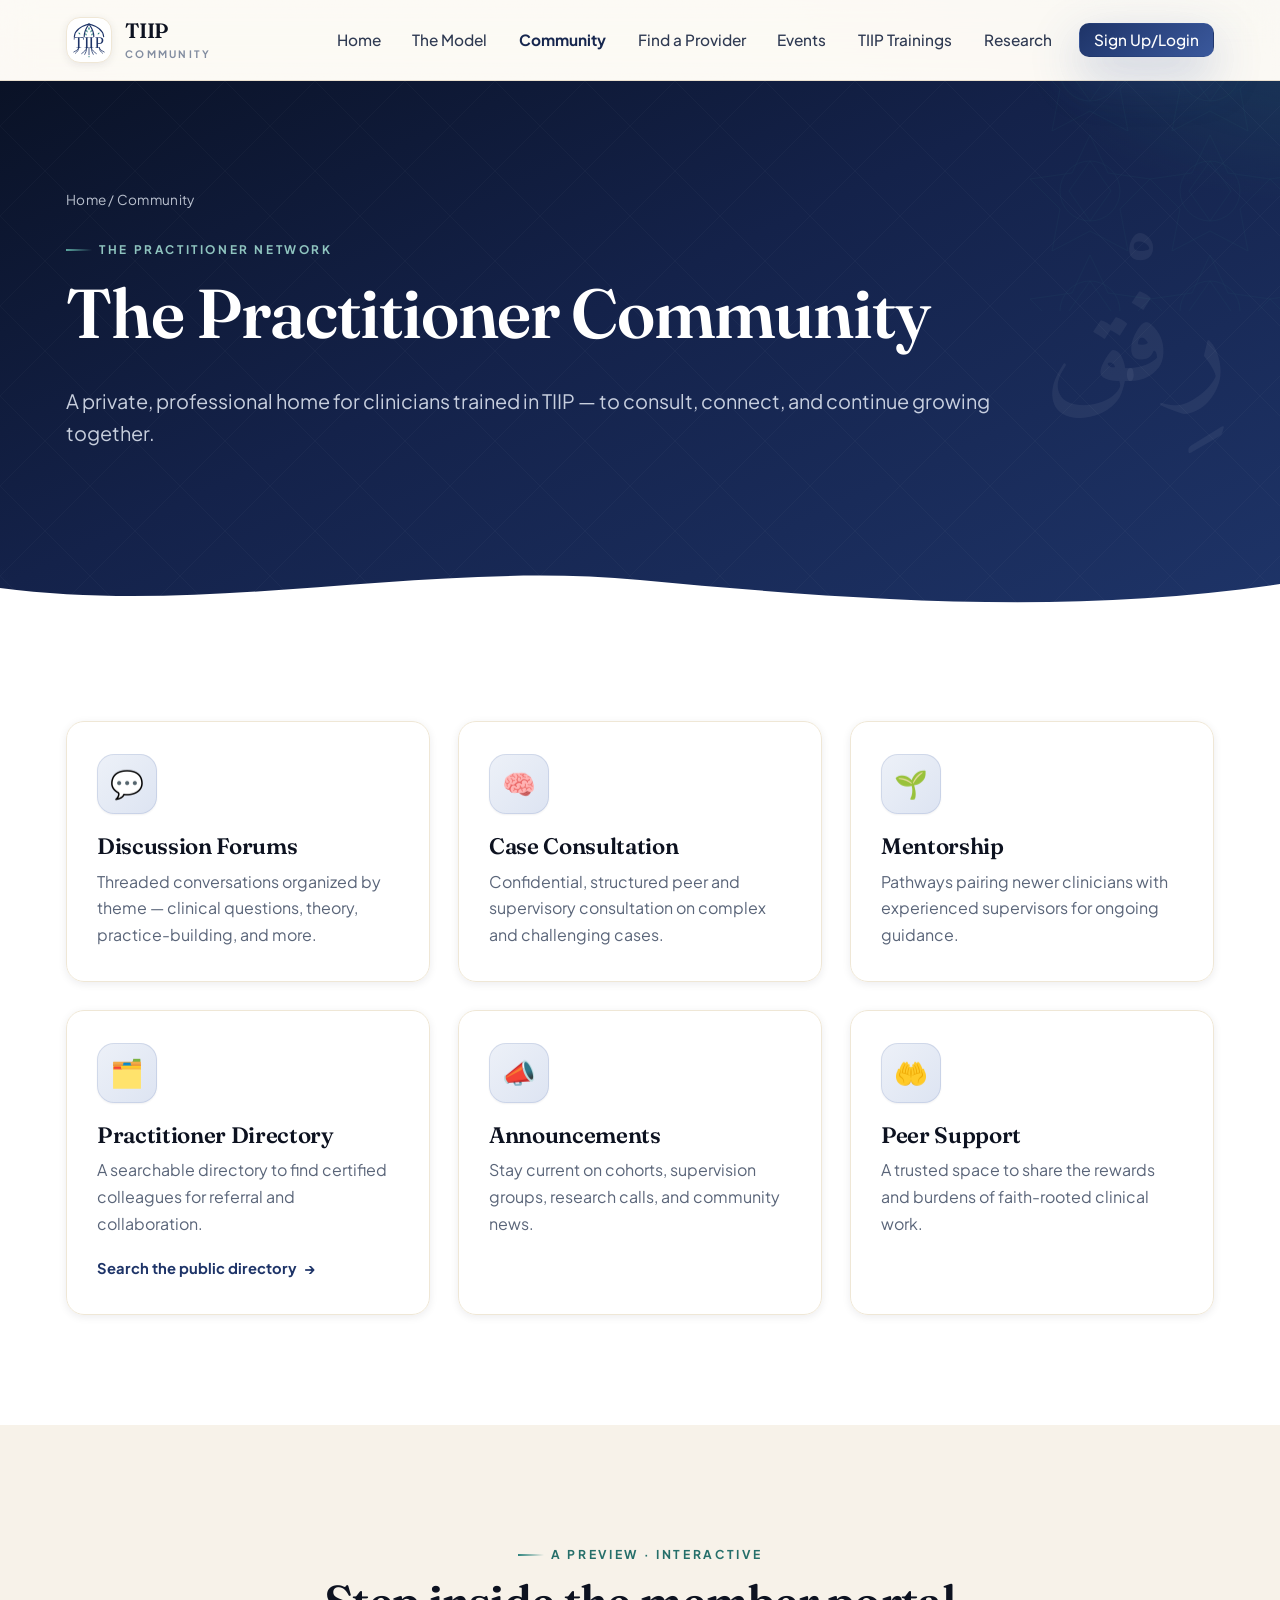
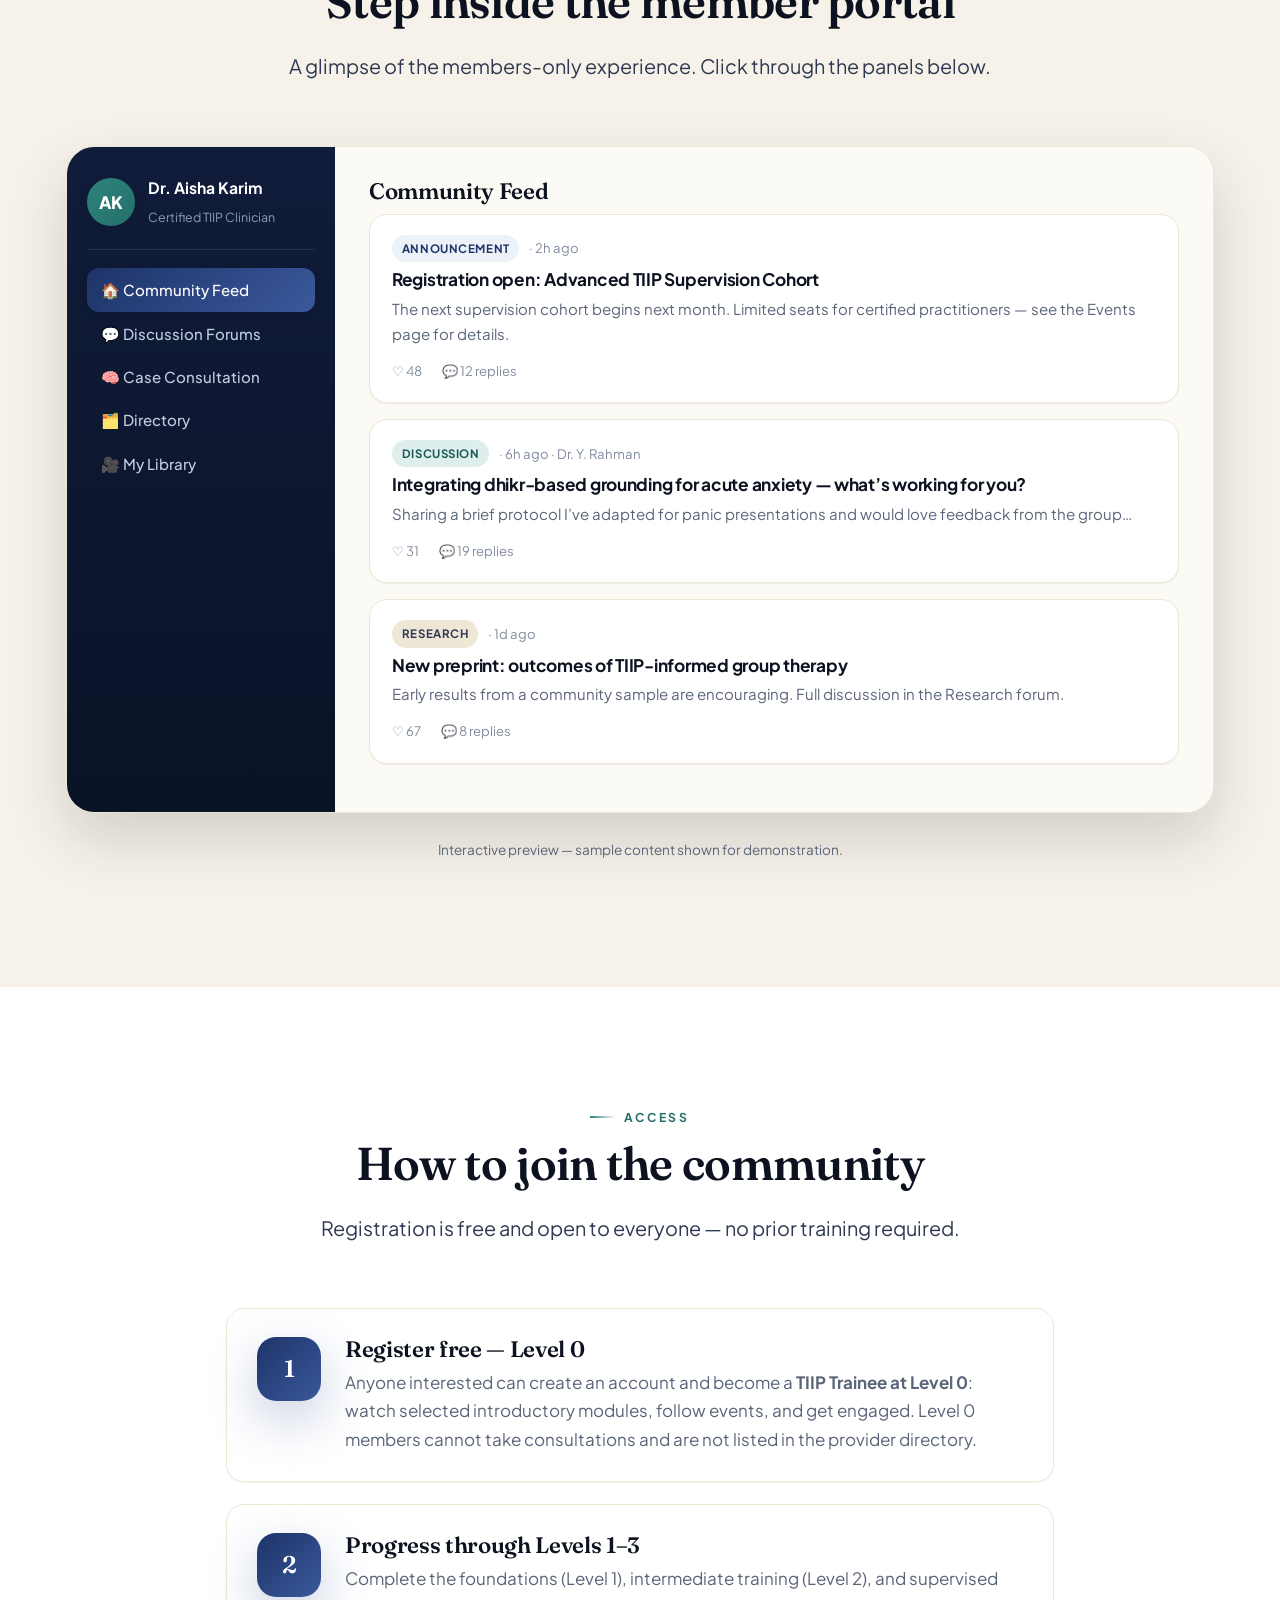
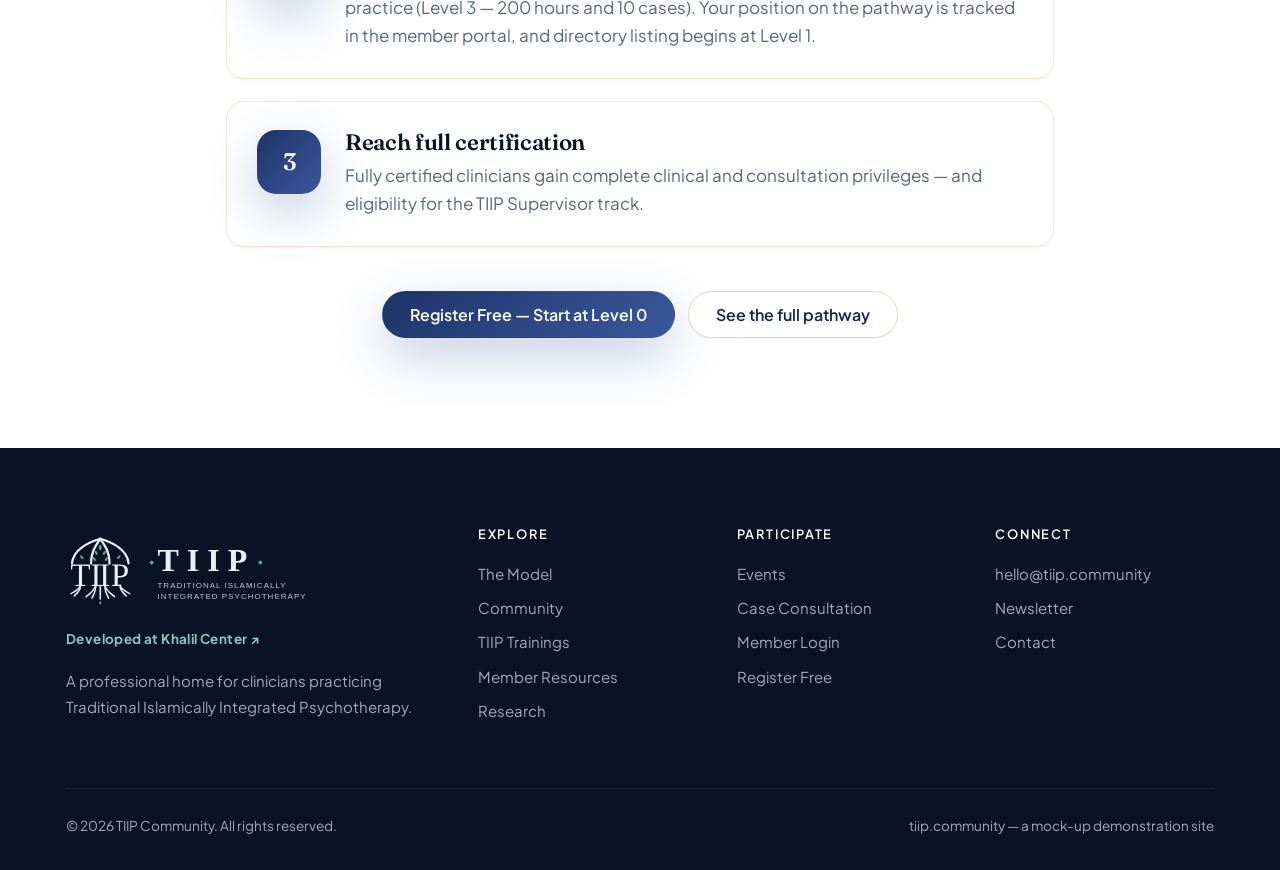
==== commit 8e89a59a: "Directory, membership & portal updates Public site - Directory: add male/female gender filter; restr" ====
--- a/community.html
+++ b/community.html
@@ -28,8 +28,9 @@
         <li><a href="community.html">Community</a></li>
         <li><a href="index.html#directory">Find a Provider</a></li>
         <li><a href="events.html">Events</a></li>
+        <li><a href="trainings.html">TIIP Trainings</a></li>
         <li><a href="research.html">Research</a></li>
-        <li class="nav-cta"><a class="btn btn-primary btn-sm" href="portal.html">Member Portal</a></li>
+        <li class="nav-cta"><a class="btn btn-primary btn-sm" href="join.html">Sign Up/Login</a></li>
       </ul>
     </div>
   </header>
@@ -182,9 +183,10 @@
       <div class="footer-grid">
         <div class="footer-brand">
           <a href="index.html" aria-label="TIIP Community home"><img class="logo-full" src="assets/img/tiip-logo-light.svg" alt="TIIP — Traditional Islamically Integrated Psychotherapy" width="320" height="74" /></a>
+          <a class="dev-at" href="https://khalilcenter.com" target="_blank" rel="noopener">Developed at Khalil Center ↗</a>
           <p class="mt-1">A professional home for clinicians practicing Traditional Islamically Integrated Psychotherapy.</p>
         </div>
-        <div><h4>Explore</h4><a href="model.html">The Model</a><a href="community.html">Community</a><a href="portal.html#learning">Member Resources</a><a href="research.html">Research</a></div>
+        <div><h4>Explore</h4><a href="model.html">The Model</a><a href="community.html">Community</a><a href="trainings.html">TIIP Trainings</a><a href="portal.html#learning">Member Resources</a><a href="research.html">Research</a></div>
         <div><h4>Participate</h4><a href="events.html">Events</a><a href="community.html">Case Consultation</a><a href="#" data-open-login>Member Login</a><a href="#" data-open-register>Register Free</a></div>
         <div><h4>Connect</h4><a href="mailto:hello@tiip.community">hello@tiip.community</a><a href="#">Newsletter</a><a href="#">Contact</a></div>
       </div>
--- a/assets/css/style.css
+++ b/assets/css/style.css
@@ -543,6 +543,38 @@
 .ev-info h4 { margin:0 0 7px; font-family:var(--font-body); font-size:1.2rem; font-weight:700; color:var(--ink-950); }
 .ev-info .ev-meta { display:flex; flex-wrap:wrap; gap:18px; font-size:.86rem; color:var(--ink-500); }
 
+/* ---- Public events calendar ---- */
+.ev-viewtoggle { display: inline-flex; gap: 8px; margin-bottom: 28px; }
+.cal-wrap { background: #fff; border: 1px solid var(--cream-200); border-radius: var(--radius-lg); padding: 22px 24px; box-shadow: var(--shadow-sm); }
+.cal-nav { display: flex; align-items: center; justify-content: space-between; gap: 12px; margin-bottom: 18px; }
+.cal-nav h3 { margin: 0; font-size: 1.35rem; }
+.cal-nav .cal-btns { display: flex; gap: 8px; }
+.cal-nav button { width: 40px; height: 40px; border-radius: 12px; border: 1px solid var(--cream-300); background: var(--cream-50); color: var(--emerald-700); font-size: 1.1rem; cursor: pointer; transition: .2s; }
+.cal-nav button:hover { border-color: var(--emerald-400); background: var(--emerald-50); }
+.cal-dow { display: grid; grid-template-columns: repeat(7, 1fr); gap: 8px; margin-bottom: 8px; }
+.cal-dow span { text-align: center; font-size: .72rem; font-weight: 700; letter-spacing: .08em; text-transform: uppercase; color: var(--ink-400); }
+.cal-days { display: grid; grid-template-columns: repeat(7, 1fr); gap: 8px; }
+.cal-day { min-height: 92px; border: 1px solid var(--cream-200); border-radius: 12px; padding: 7px 8px; background: var(--cream-50); }
+.cal-day.empty { background: transparent; border: none; }
+.cal-day.today { border-color: var(--emerald-400); box-shadow: 0 0 0 2px var(--emerald-50); }
+.cal-day .dnum { font-weight: 700; color: var(--ink-400); font-size: .8rem; }
+.cal-day.has .dnum { color: var(--emerald-700); }
+.cal-ev { display: block; margin-top: 5px; border-radius: 7px; padding: 3px 7px; font-size: .67rem; font-weight: 700; line-height: 1.28; color: #fff; background: var(--grad-emerald); }
+.cal-ev.training { background: var(--grad-gold); }
+.cal-ev.webinar { background: var(--emerald-500); }
+.cal-ev.retreat { background: var(--plum-700); }
+.cal-ev.conference { background: var(--emerald-800); }
+.cal-legend { display: flex; flex-wrap: wrap; gap: 14px; margin-top: 18px; padding-top: 16px; border-top: 1px dashed var(--cream-300); font-size: .8rem; color: var(--ink-500); }
+.cal-legend span { display: inline-flex; align-items: center; gap: 6px; }
+.cal-legend i { width: 12px; height: 12px; border-radius: 4px; display: inline-block; }
+.cal-empty-note { margin: 16px 0 0; font-size: .85rem; color: var(--ink-400); }
+@media (max-width: 640px) {
+  .cal-wrap { padding: 16px 12px; }
+  .cal-days { gap: 4px; }
+  .cal-day { min-height: 64px; padding: 4px 4px; }
+  .cal-ev { font-size: .58rem; padding: 2px 4px; }
+}
+
 /* ---- Publications ---- */
 .pub { background:rgba(255,255,255,.85); border:1px solid var(--cream-200); border-radius:var(--radius); padding:28px 30px; margin-bottom:18px; transition:.25s; box-shadow: var(--shadow-xs); position:relative; }
 .pub::before { content:""; position:absolute; left:0; top:24px; bottom:24px; width:4px; border-radius:4px; background: var(--grad-gold); opacity:0; transition:.3s; }
@@ -586,8 +618,44 @@
 .footer-brand p { font-size:.94rem; max-width: 36ch; }
 .footer-brand .brand b { color:#fff; } .footer-brand .brand span { color:#7f8ba8; }
 .footer-brand .logo-full { width: min(320px, 100%); height: auto; display: block; }
+.footer-brand .dev-at { display: inline-flex; align-items: center; gap: 5px; margin-top: 12px; font-size: .84rem; font-weight: 700; letter-spacing: .03em; color: var(--gold-300); }
+.footer-brand .dev-at:hover { color: #fff; }
+/* Hero badge doubles as the "Developed at Khalil Center" link — keep it legible on the dark hero */
+a.hero-badge { color: #eaf0fa; }
+a.hero-badge:hover { color: #fff; border-color: rgba(255,255,255,.34); background: rgba(255,255,255,.14); }
 .footer-bottom { border-top:1px solid rgba(255,255,255,.08); margin-top:52px; padding-top:26px; display:flex; justify-content:space-between; flex-wrap:wrap; gap:12px; font-size:.85rem; position:relative; z-index:1; }
 .footer-note { background: var(--gold-100); border-left:4px solid var(--gold-500); padding:16px 20px; border-radius:12px; font-size:.88rem; color:var(--ink-700); margin-top:16px; }
+
+/* ---- Notice / scope banner ---- */
+.notice { display: flex; gap: 14px; align-items: flex-start; background: var(--gold-100); border: 1px solid var(--gold-300); border-left: 4px solid var(--gold-500); border-radius: 14px; padding: 16px 18px; font-size: .92rem; color: var(--ink-700); line-height: 1.55; }
+.notice.warn { background: #fdf3e7; border-color: #f0cfa0; border-left-color: #d9873b; }
+.notice .ni { font-size: 1.35rem; line-height: 1; flex-shrink: 0; }
+.notice strong { color: var(--ink-950); }
+.notice p { margin: 0; }
+
+/* ---- Join (sign up / login) ---- */
+.join-grid { display: grid; grid-template-columns: 1fr 1fr; gap: 34px; align-items: start; }
+@media (max-width: 900px) { .join-grid { grid-template-columns: 1fr; } }
+.join-form .field { margin-bottom: 18px; }
+.join-form label { display: block; font-size: .85rem; font-weight: 600; color: var(--ink-700); margin-bottom: 7px; }
+.join-form label em { color: var(--gold-700); font-style: normal; font-weight: 700; }
+.join-form input, .join-form select {
+  width: 100%; padding: .82em 1em; border: 1px solid var(--cream-300); border-radius: 12px;
+  font-size: .96rem; font-family: inherit; background: var(--cream-50); transition: .2s; color: var(--ink-800); appearance: none;
+}
+.join-form select {
+  background-image: url("data:image/svg+xml,%3Csvg xmlns='http://www.w3.org/2000/svg' width='12' height='8'%3E%3Cpath d='M1 1l5 5 5-5' fill='none' stroke='%235a6579' stroke-width='1.6' stroke-linecap='round'/%3E%3C/svg%3E");
+  background-repeat: no-repeat; background-position: right 14px center; padding-right: 36px; cursor: pointer;
+}
+.join-form input:focus, .join-form select:focus { outline: none; border-color: var(--emerald-500); box-shadow: 0 0 0 4px var(--emerald-50); background-color: #fff; }
+.join-form input[type=file] { padding: .6em; background: #fff; }
+.join-form .hint { font-size: .8rem; color: var(--ink-400); margin: 7px 0 0; }
+.join-form .btn { width: 100%; justify-content: center; }
+.benefit-list { list-style: none; margin: 0; padding: 0; display: grid; gap: 14px; }
+.benefit-list li { display: flex; gap: 13px; align-items: flex-start; font-size: .96rem; color: var(--ink-700); }
+.benefit-list .bi { width: 34px; height: 34px; border-radius: 10px; flex-shrink: 0; display: grid; place-items: center; font-size: 1.05rem; background: linear-gradient(135deg, var(--emerald-50), var(--emerald-100)); color: var(--emerald-700); box-shadow: inset 0 0 0 1px rgba(58,88,156,.14); }
+.benefit-list b { color: var(--ink-950); }
+.benefit-list small { display: block; color: var(--ink-500); font-size: .84rem; }
 
 /* ---- Modal ---- */
 .modal-overlay { position: fixed; inset: 0; background: rgba(10, 18, 38,.6); backdrop-filter: blur(5px); display: none; place-items: center; z-index: 200; padding: 20px; }
@@ -624,8 +692,9 @@
   box-shadow: var(--shadow-md);
   margin-bottom: 34px;
 }
-.dir-filters { display: grid; grid-template-columns: repeat(5, 1fr) 1.3fr; gap: 16px; }
-@media (max-width: 1020px) { .dir-filters { grid-template-columns: repeat(2, 1fr); } .dir-filters .dir-search { grid-column: 1 / -1; } }
+.dir-filters { display: grid; grid-template-columns: repeat(3, 1fr); gap: 16px; }
+.dir-filters .dir-search { grid-column: 1 / -1; }
+@media (max-width: 720px) { .dir-filters { grid-template-columns: repeat(2, 1fr); } }
 @media (max-width: 520px) { .dir-filters { grid-template-columns: 1fr; } }
 .dir-field label {
   display: block; font-size: .72rem; font-weight: 700;
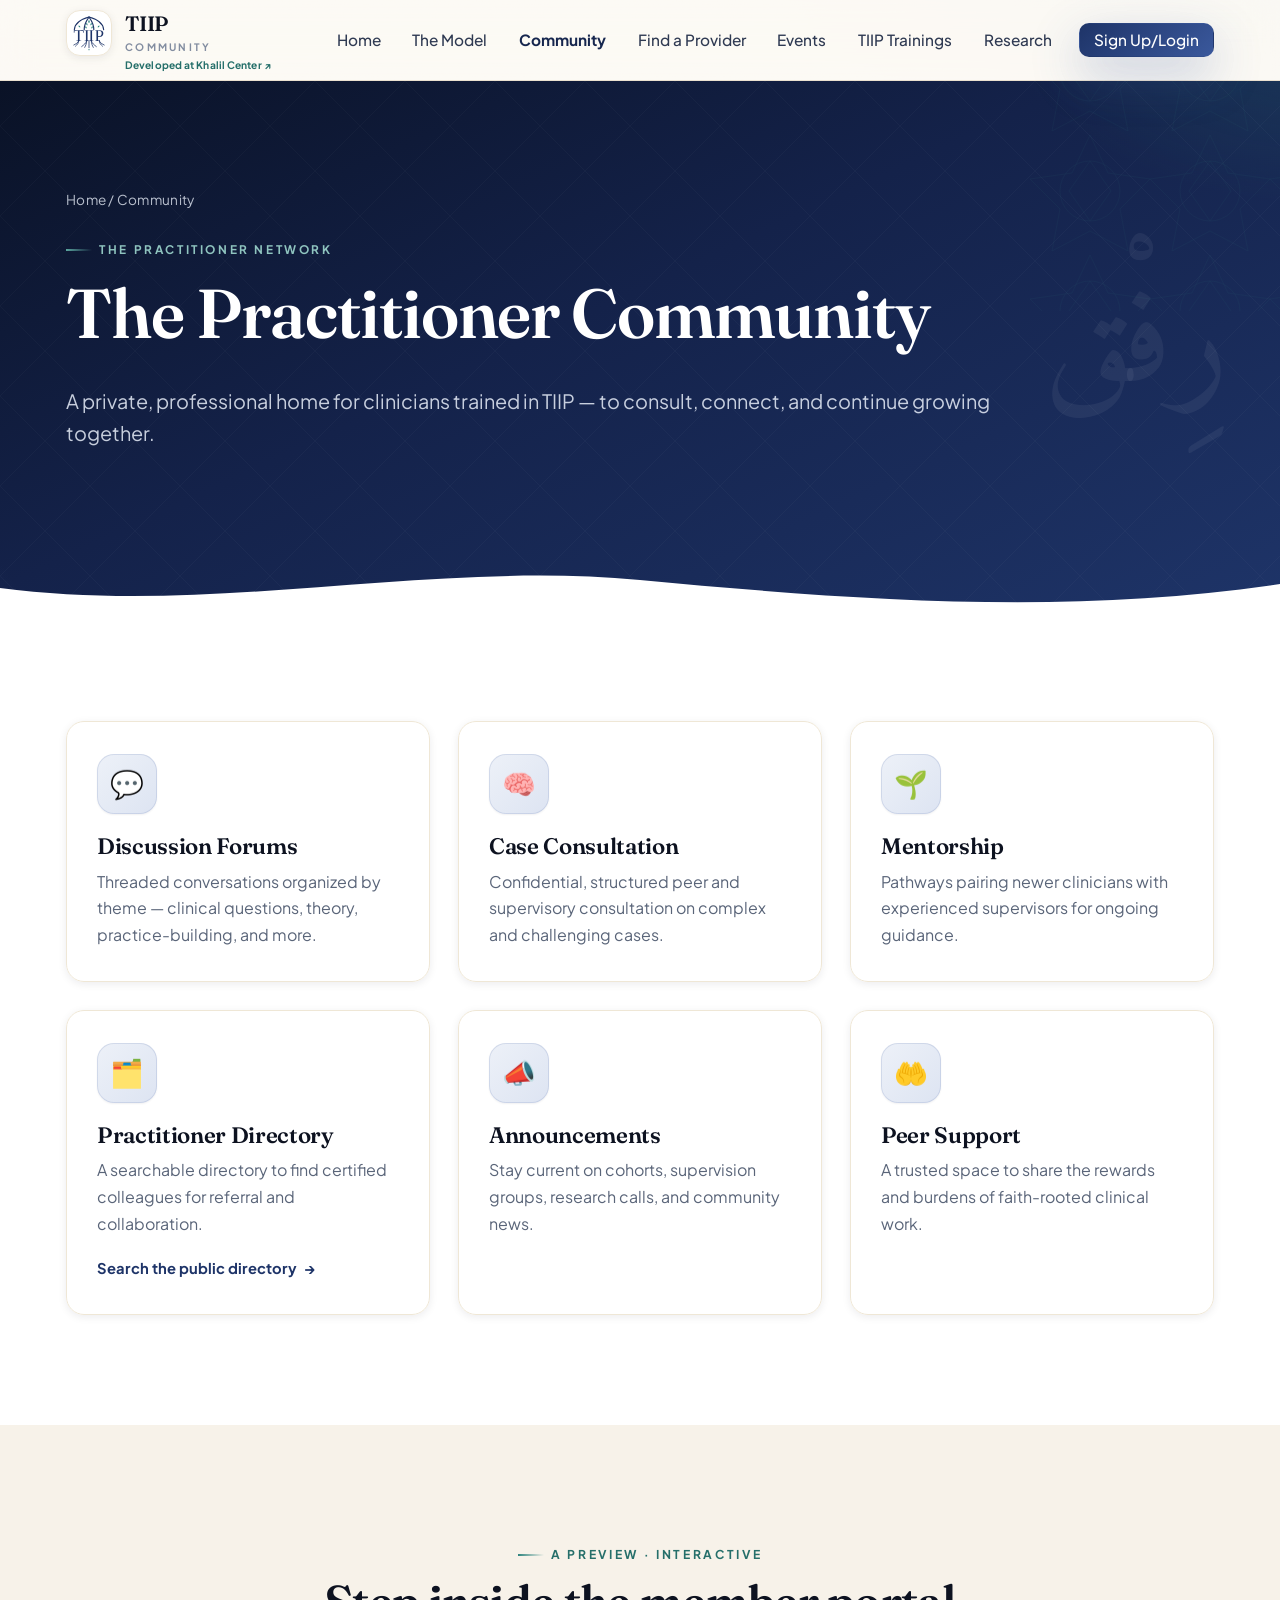
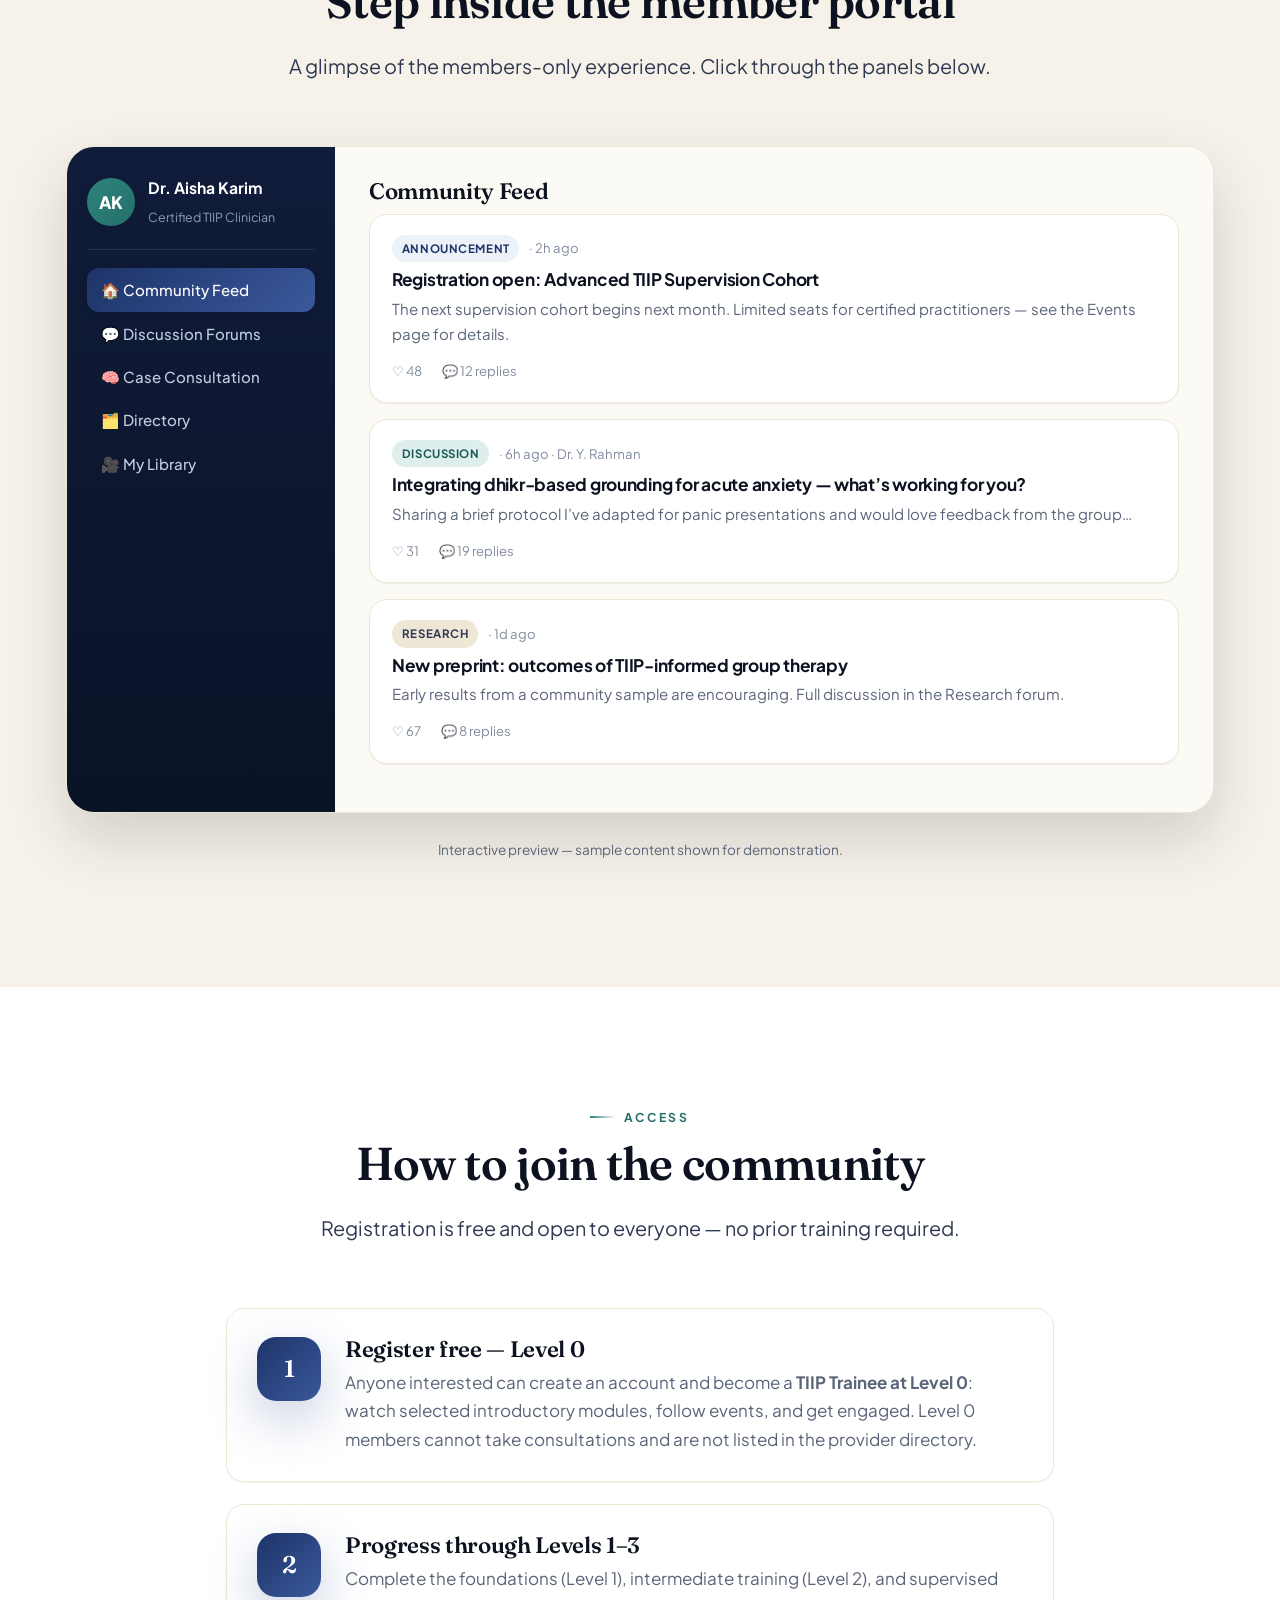
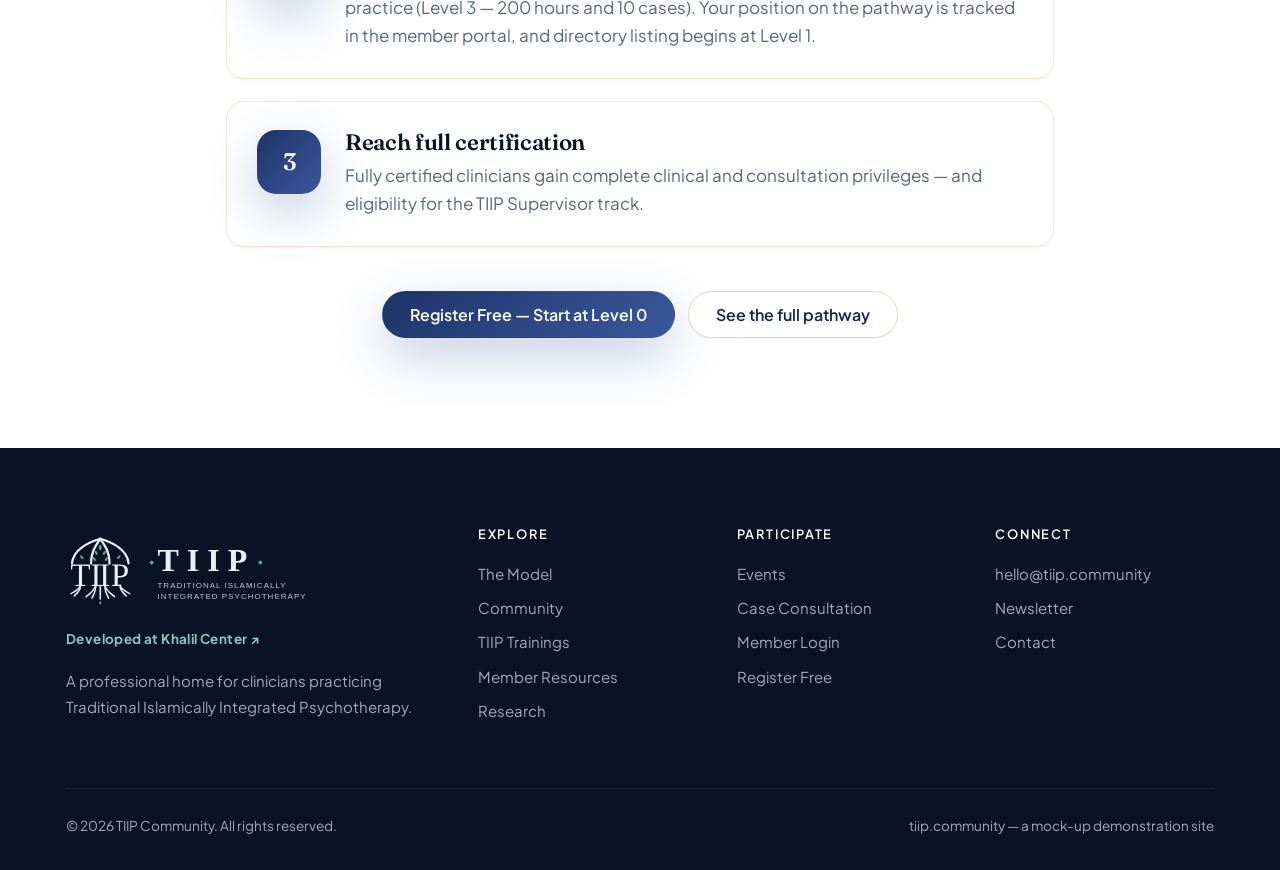
==== commit c64f6f1a: "Header Khalil Center link, join page redesign, directory world map - Add clickable "Developed at Kha" ====
--- a/community.html
+++ b/community.html
@@ -20,7 +20,10 @@
 <body>
   <header class="site-header">
     <div class="container nav">
-      <a class="brand" href="index.html"><img class="mark" src="assets/img/tiip-mark.svg" alt="" width="46" height="46" /><span><b>TIIP</b><span>Community</span></span></a>
+      <div class="brand-stack">
+        <a class="brand" href="index.html"><img class="mark" src="assets/img/tiip-mark.svg" alt="" width="46" height="46" /><span><b>TIIP</b><span>Community</span></span></a>
+        <a class="brand-khalil" href="https://khalilcenter.com" target="_blank" rel="noopener">Developed at Khalil Center ↗</a>
+      </div>
       <button class="nav-toggle" aria-label="Toggle menu"><span></span></button>
       <ul class="nav-links">
         <li><a href="index.html">Home</a></li>
--- a/assets/css/style.css
+++ b/assets/css/style.css
@@ -205,6 +205,11 @@
 }
 .brand b { color: var(--ink-950); font-family: var(--font-head); font-size: 1.3rem; font-weight: 600; letter-spacing: -.01em; line-height: 1; }
 .brand span { display: block; font-size: .64rem; letter-spacing: .22em; text-transform: uppercase; color: var(--ink-400); font-weight: 700; margin-top: 3px; }
+/* "Developed at Khalil Center" link stacked under the header logo */
+.brand-stack { display: flex; flex-direction: column; gap: 4px; }
+.brand-khalil { font-size: .64rem; font-weight: 700; letter-spacing: .01em; color: var(--gold-600); line-height: 1; padding-left: 59px; }
+.brand-khalil:hover { color: var(--emerald-700); }
+@media (max-width: 420px) { .brand-khalil { padding-left: 0; font-size: .58rem; } }
 
 .nav-links { display: flex; align-items: center; gap: 4px; list-style: none; margin: 0; padding: 0; }
 .nav-links a { padding: .55em .9em; border-radius: 10px; color: var(--ink-700); font-weight: 500; font-size: .96rem; transition: .2s; }
@@ -634,6 +639,17 @@
 .notice p { margin: 0; }
 
 /* ---- Join (sign up / login) ---- */
+.join-layout { display: grid; grid-template-columns: 1fr 340px; gap: 40px; align-items: start; }
+.join-side { position: sticky; top: 100px; }
+@media (max-width: 900px) { .join-layout { grid-template-columns: 1fr; } .join-side { position: static; order: -1; } }
+.join-benefits { display: grid; grid-template-columns: 1fr 1fr; gap: 16px; margin: 8px 0 34px; }
+@media (max-width: 620px) { .join-benefits { grid-template-columns: 1fr; } }
+.join-benefit { display: flex; gap: 13px; align-items: flex-start; background: rgba(255,255,255,.7); border: 1px solid var(--cream-200); border-radius: 14px; padding: 16px 18px; box-shadow: var(--shadow-xs); }
+.join-benefit .bi { width: 40px; height: 40px; border-radius: 11px; flex-shrink: 0; display: grid; place-items: center; font-size: 1.2rem; background: linear-gradient(135deg, var(--emerald-50), var(--emerald-100)); color: var(--emerald-700); box-shadow: inset 0 0 0 1px rgba(58,88,156,.14); }
+.join-benefit b { color: var(--ink-950); display: block; font-size: .98rem; }
+.join-benefit small { display: block; color: var(--ink-500); font-size: .85rem; line-height: 1.5; margin-top: 2px; }
+.join-login { border-top: 4px solid var(--emerald-600); }
+.join-login h3 { margin-top: 0; }
 .join-grid { display: grid; grid-template-columns: 1fr 1fr; gap: 34px; align-items: start; }
 @media (max-width: 900px) { .join-grid { grid-template-columns: 1fr; } }
 .join-form .field { margin-bottom: 18px; }
@@ -682,6 +698,26 @@
 .divider-motif::before, .divider-motif::after { content:""; height:1px; width:60px; background: linear-gradient(90deg, transparent, var(--gold-400)); }
 .divider-motif::after { background: linear-gradient(90deg, var(--gold-400), transparent); }
 
+/* ---- Provider directory world map ---- */
+.dir-map {
+  position: relative; overflow: hidden;
+  background: radial-gradient(120% 140% at 50% -10%, #16264e 0%, #0d1a3a 60%, #0a1226 100%);
+  border: 1px solid var(--emerald-800);
+  border-radius: var(--radius-lg); padding: 16px 16px 10px;
+  margin-bottom: 26px; box-shadow: var(--shadow-md);
+}
+.dir-map svg { width: 100%; height: auto; display: block; }
+.dir-map .land-dot { fill: rgba(143, 196, 191, .26); }
+.dir-map .mk-ring { fill: rgba(91, 166, 159, .45); transform-box: fill-box; transform-origin: center; animation: mkpulse 2.6s ease-out infinite; }
+@keyframes mkpulse { 0% { transform: scale(.5); opacity: .75; } 70% { transform: scale(2.1); opacity: 0; } 100% { opacity: 0; } }
+.dir-map .mk { stroke: #fff; stroke-width: 1.4; cursor: default; }
+.dir-map .mk-lg { fill: var(--gold-400); }
+.dir-map .mk-sm { fill: var(--gold-300); }
+.dir-map-cap { color: rgba(234, 240, 250, .82); font-size: .8rem; text-align: center; padding: 10px 6px 4px; }
+.dir-map-cap .dot-key { display: inline-block; width: 9px; height: 9px; border-radius: 50%; background: var(--gold-400); margin: 0 6px -1px 0; box-shadow: 0 0 0 3px rgba(91,166,159,.3); }
+.dir-map-cap b { color: #fff; }
+@media (prefers-reduced-motion: reduce) { .dir-map .mk-ring { animation: none; } }
+
 /* ---- Provider directory ---- */
 .dir-panel {
   background: rgba(255,255,255,.86);
